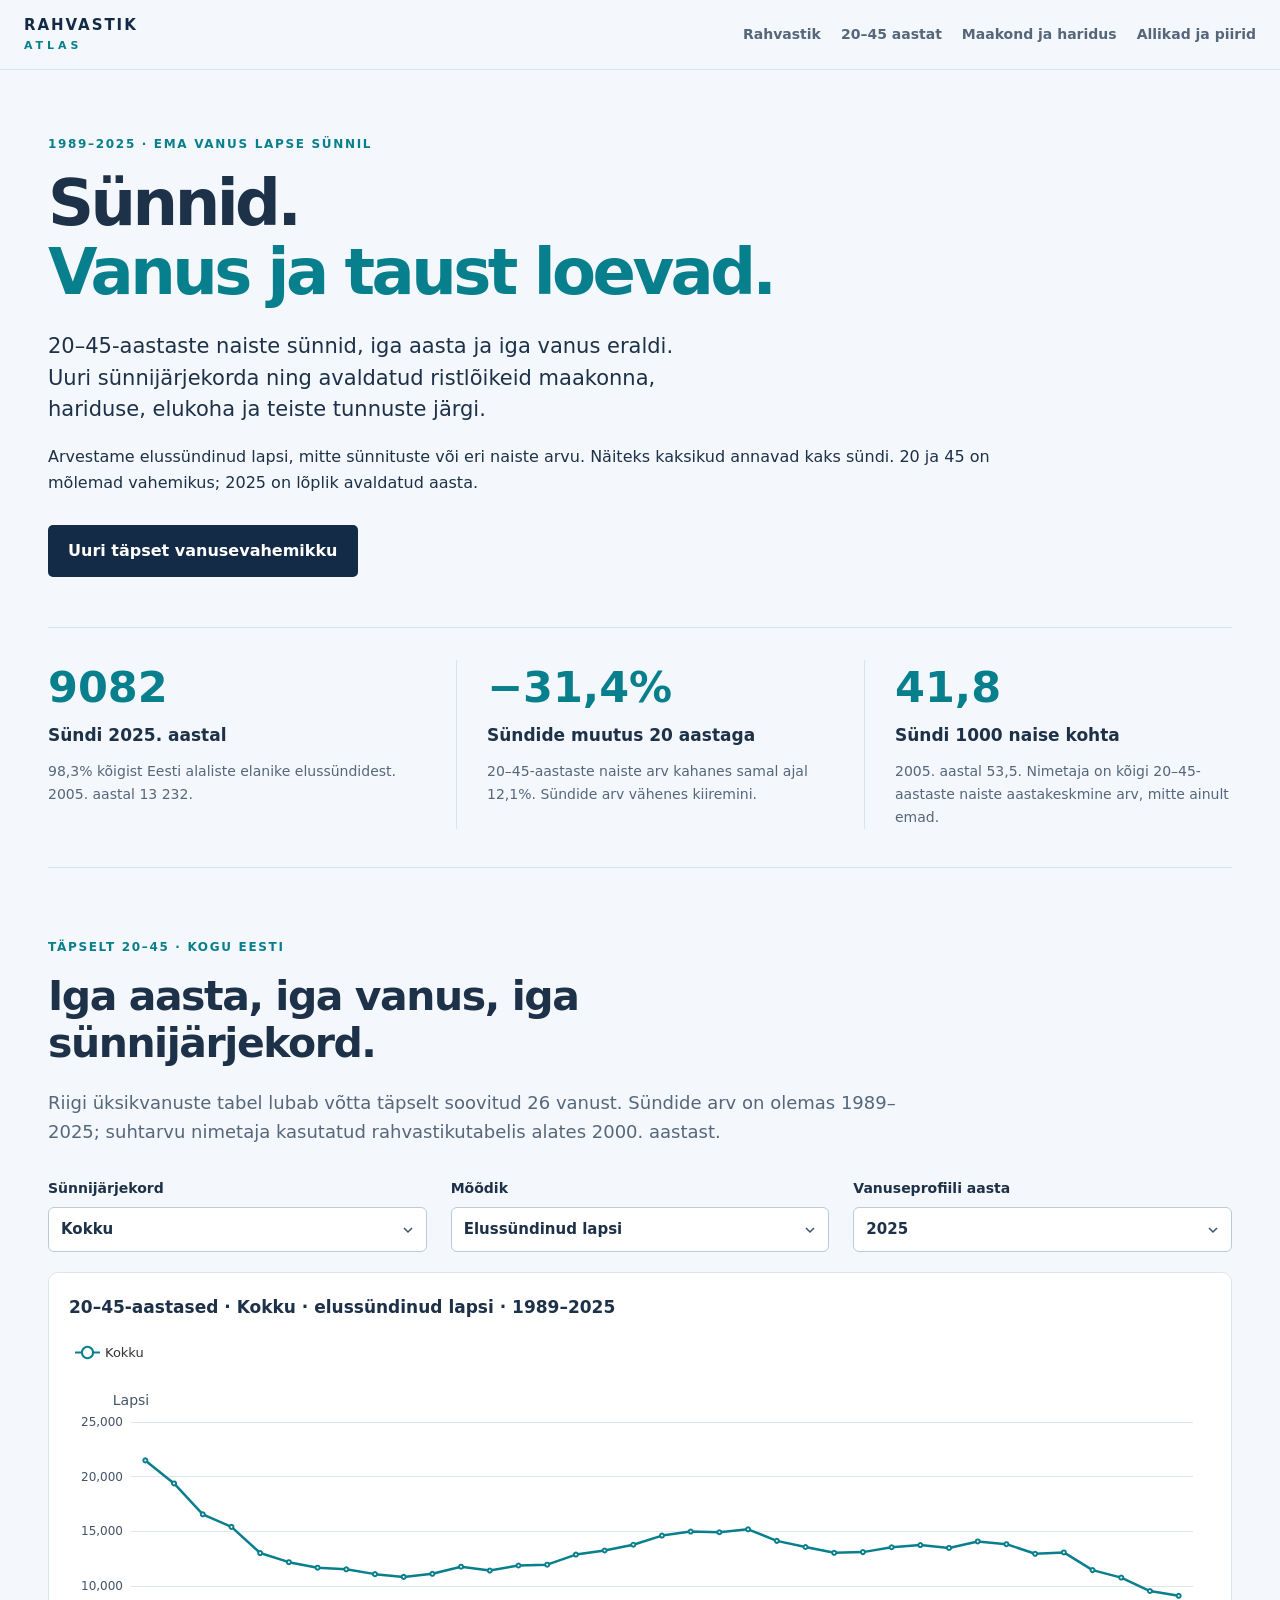
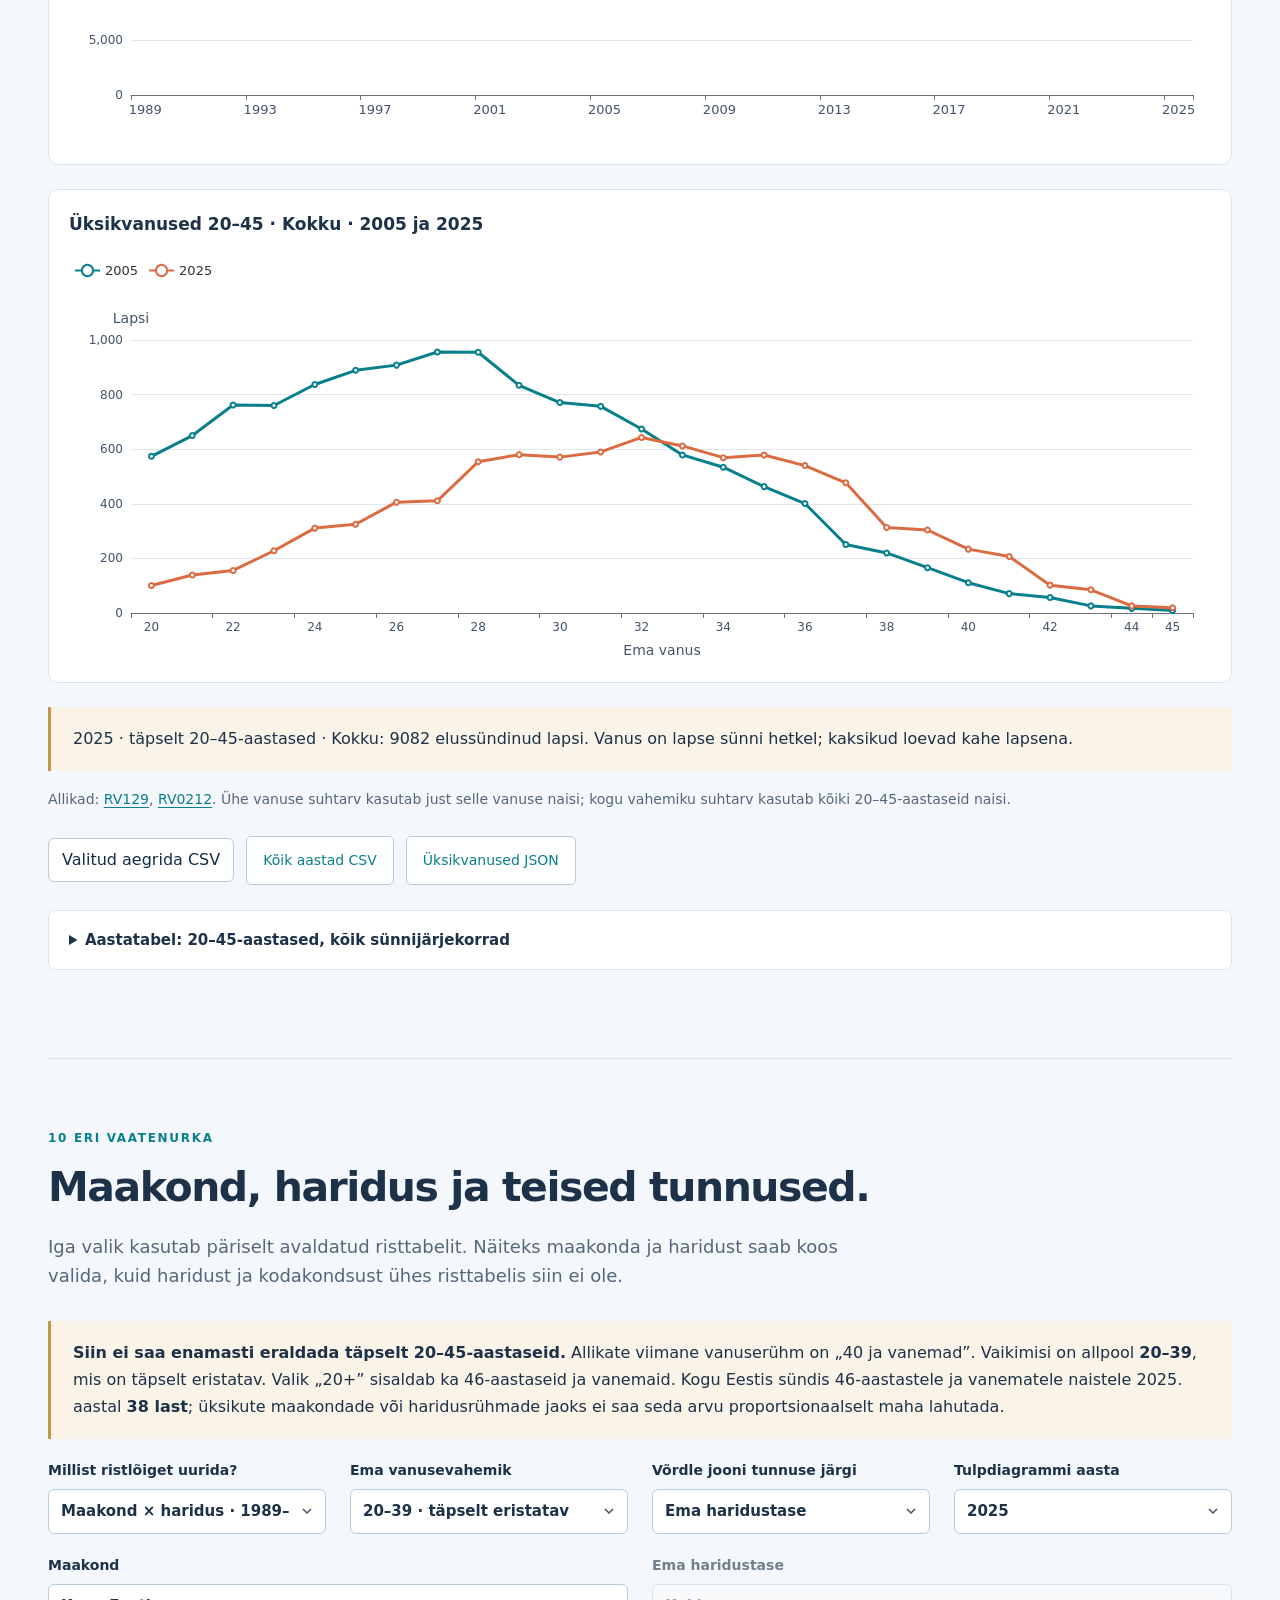
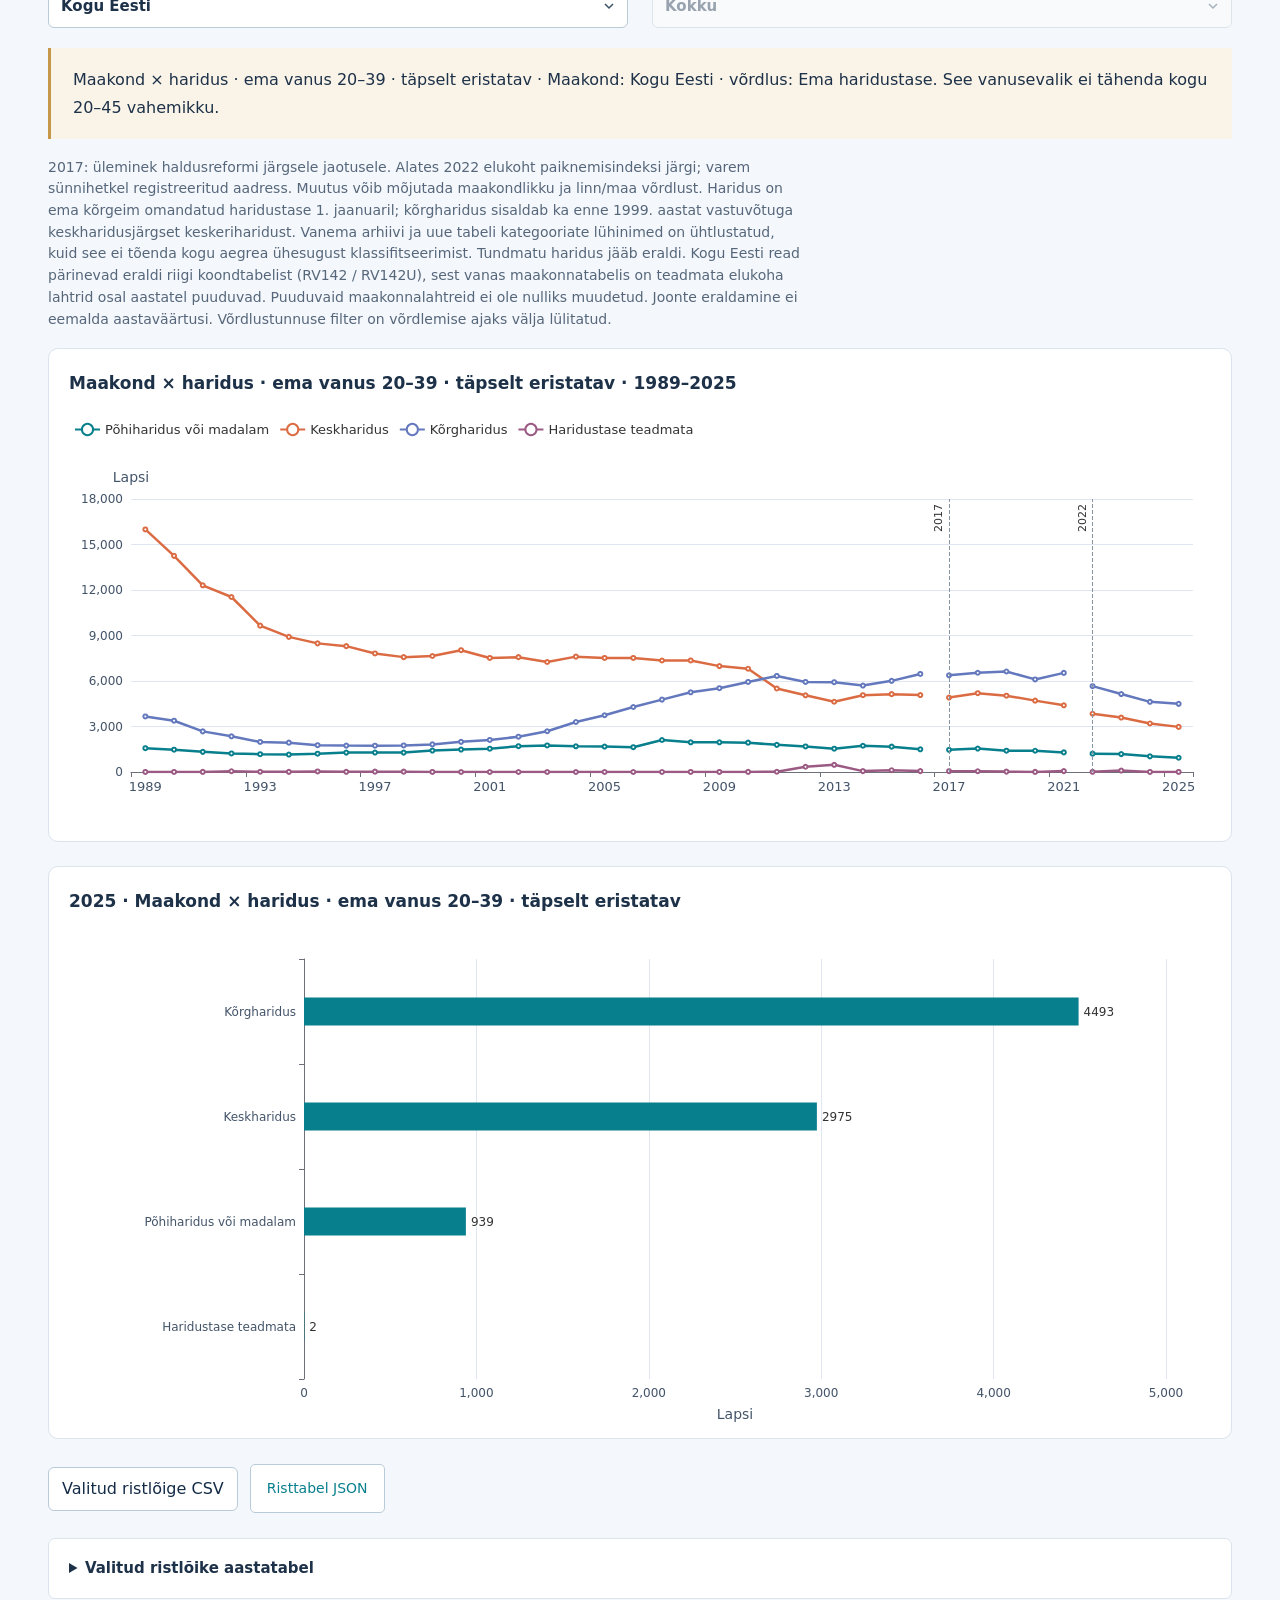
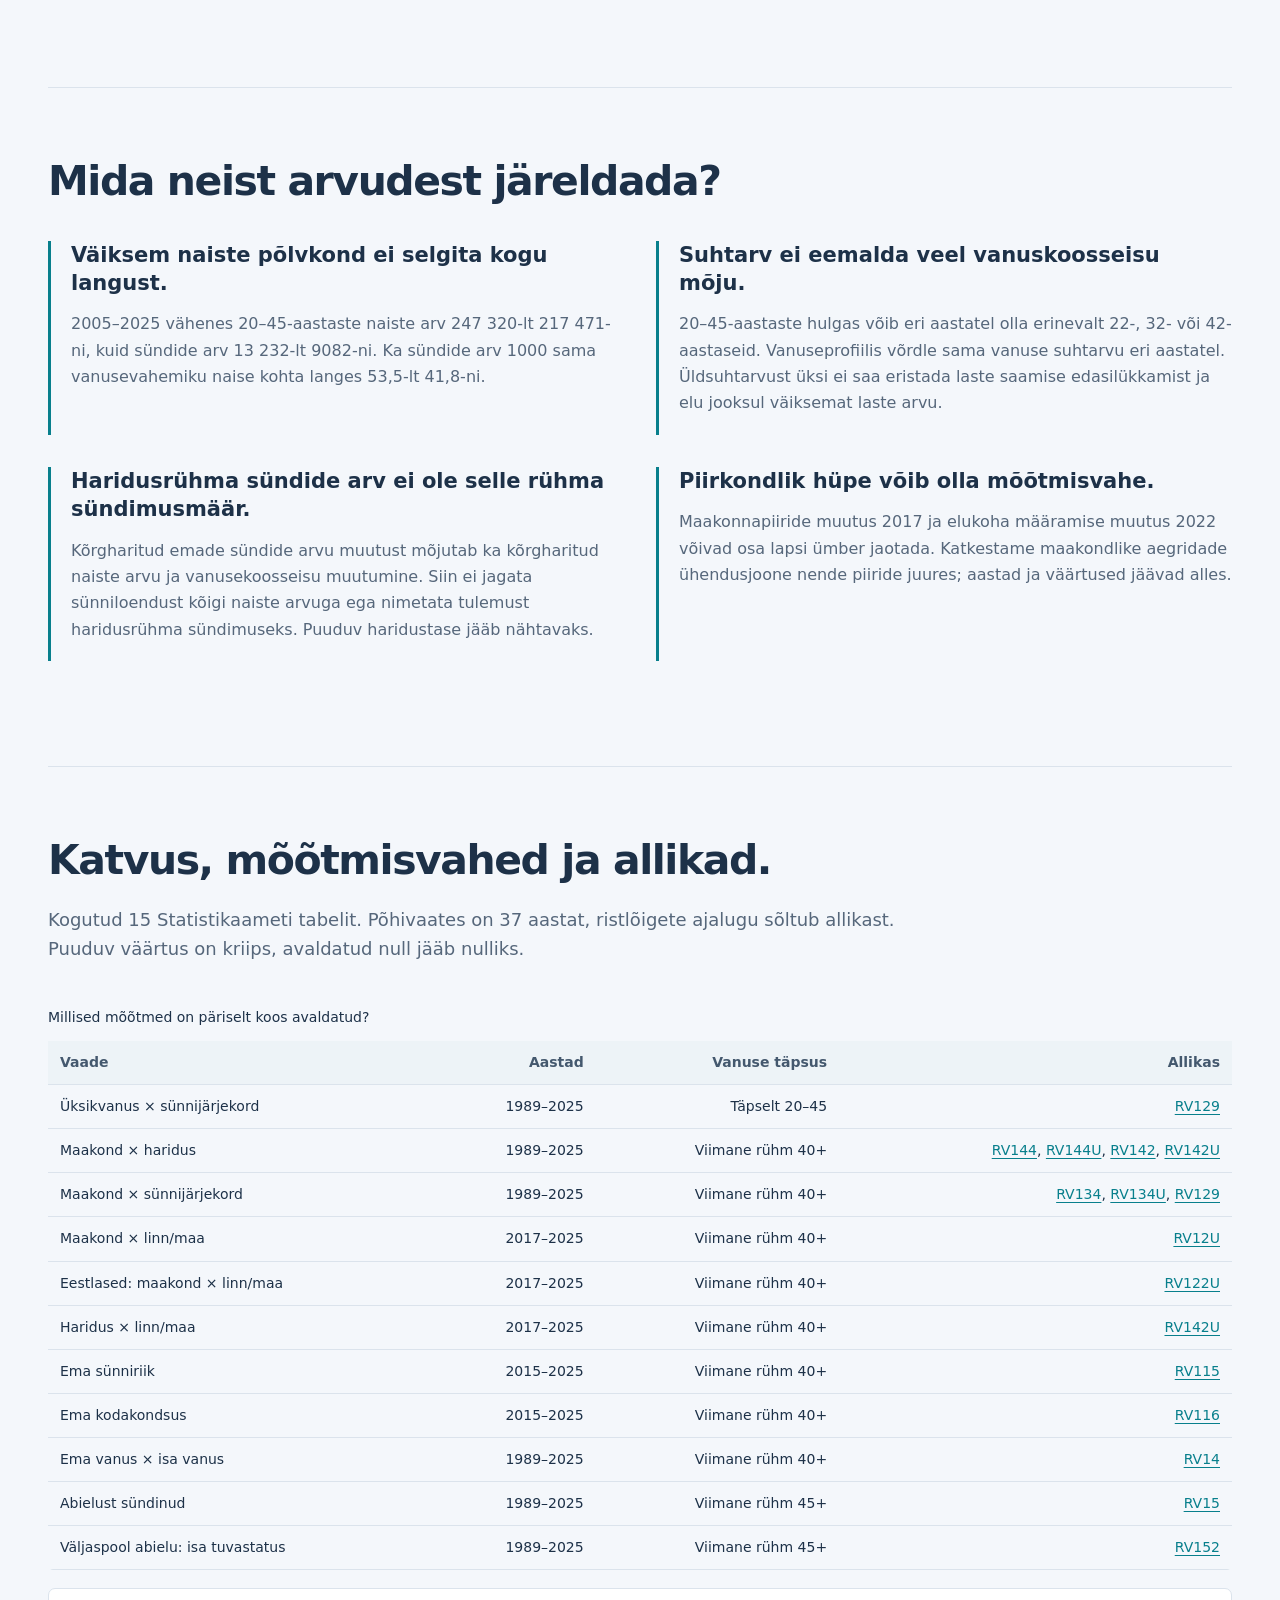
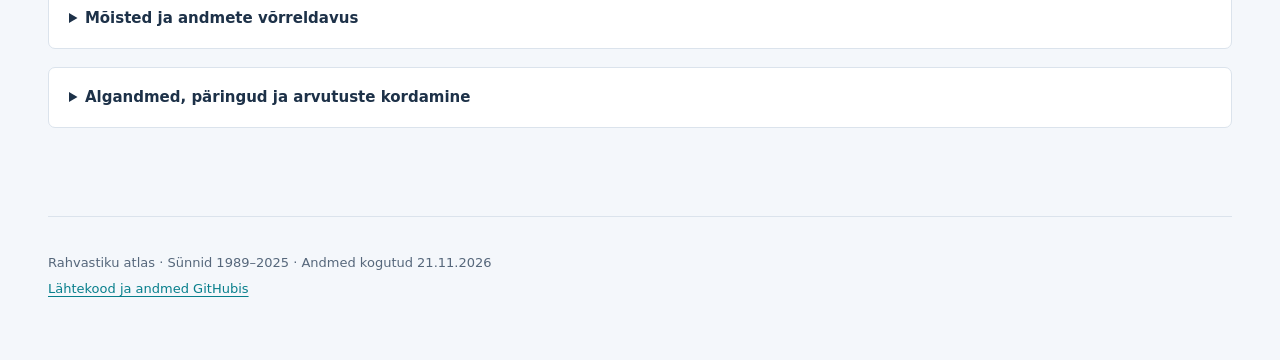
==== births.html @ 2ac5594f "Add births explorer for mothers aged 20–45 through 2025" ====
<!doctype html><html lang="et"><head><meta charset="utf-8"><meta name="viewport" content="width=device-width,initial-scale=1"><meta name="theme-color" content="#132b46"><meta name="description" content="Sünnid 20–45-aastastele naistele 1989–2025. Täpne vanus, sünnijärjekord, maakond, haridus, linn ja maa, kodakondsus ning sünniriik. Statistikaameti andmed ja mõõtmispiirid."><title>Sünnid ja emade vanus · Rahvastiku atlas</title><link rel="stylesheet" href="style.css"><link rel="stylesheet" href="births.css?v=1"><script defer src="vendor/echarts.min.js"></script><script type="module" src="births.js?v=1"></script></head><body>
<a class="skip" href="#main">Põhisisu juurde</a><header class="top"><a class="brand" href="index.html">RAHVASTIK<span>ATLAS</span></a><nav aria-label="Peamine"><a href="index.html">Rahvastik</a><a href="#tapne">20–45 aastat</a><a href="#ristloiked">Maakond ja haridus</a><a href="#meetod">Allikad ja piirid</a></nav></header>
<main id="main"><section class="births-hero"><p class="eyebrow">1989–2025 · EMA VANUS LAPSE SÜNNIL</p><h1>Sünnid.<br><em>Vanus ja taust loevad.</em></h1><p class="lead">20–45-aastaste naiste sünnid, iga aasta ja iga vanus eraldi. Uuri sünnijärjekorda ning avaldatud ristlõikeid maakonna, hariduse, elukoha ja teiste tunnuste järgi.</p><p>Arvestame elussündinud lapsi, mitte sünnituste või eri naiste arvu. Näiteks kaksikud annavad kaks sündi. 20 ja 45 on mõlemad vahemikus; 2025 on lõplik avaldatud aasta.</p><a class="primary" href="#tapne">Uuri täpset vanusevahemikku</a></section>
<section class="takeaways" aria-label="20–45-aastased emad, 2025"><article><span class="stat">9082</span><h2>Sündi 2025. aastal</h2><p>98,3% kõigist Eesti alaliste elanike elussündidest. 2005. aastal 13 232.</p></article><article><span class="stat">−31,4%</span><h2>Sündide muutus 20 aastaga</h2><p>20–45-aastaste naiste arv kahanes samal ajal 12,1%. Sündide arv vähenes kiiremini.</p></article><article><span class="stat">41,8</span><h2>Sündi 1000 naise kohta</h2><p>2005. aastal 53,5. Nimetaja on kõigi 20–45-aastaste naiste aastakeskmine arv, mitte ainult emad.</p></article></section>
<section class="section" id="tapne"><div class="section-heading"><p class="eyebrow">TÄPSELT 20–45 · KOGU EESTI</p><h2>Iga aasta, iga vanus, iga sünnijärjekord.</h2><p>Riigi üksikvanuste tabel lubab võtta täpselt soovitud 26 vanust. Sündide arv on olemas 1989–2025; suhtarvu nimetaja kasutatud rahvastikutabelis alates 2000. aastast.</p></div>
<div class="controls"><label>Sünnijärjekord<select id="birth-parity"><option value="0">Kokku</option><option value="1">1. laps</option><option value="2">2. laps</option><option value="3">3. laps</option><option value="4">4. laps</option><option value="5">5. laps</option><option value="6">6. laps</option><option value="7">7. laps</option><option value="8">8. laps</option><option value="9">9. laps</option><option value="10">10. laps ja järgmised</option><option value="11">Sünnijärjekord teadmata</option></select></label><label>Mõõdik<select id="birth-metric"><option value="count">Elussündinud lapsi</option><option value="rate">Sünde 1000 sama vanuse naise kohta</option></select></label><label>Vanuseprofiili aasta<select id="birth-year"><option>2025</option><option>2024</option><option>2023</option><option>2022</option><option>2021</option><option>2020</option><option>2019</option><option>2018</option><option>2017</option><option>2016</option><option>2015</option><option>2014</option><option>2013</option><option>2012</option><option>2011</option><option>2010</option><option>2009</option><option>2008</option><option>2007</option><option>2006</option><option>2005</option><option>2004</option><option>2003</option><option>2002</option><option>2001</option><option>2000</option><option>1999</option><option>1998</option><option>1997</option><option>1996</option><option>1995</option><option>1994</option><option>1993</option><option>1992</option><option>1991</option><option>1990</option><option>1989</option></select></label></div>
<p id="birth-status" role="status" class="load-status">Laadin vanuseandmeid… Aastatabel on juba allpool loetav.</p>
<figure class="chart-card"><figcaption id="birth-trend-title">20–45-aastastele naistele sündinud lapsed · 1989–2025</figcaption><div class="chart" id="birth-trend" role="img" aria-labelledby="birth-trend-title"></div></figure>
<figure class="chart-card"><figcaption id="birth-profile-title">Üksikvanused 20–45 · valitud aasta ja 2005. aasta võrdlus</figcaption><div class="chart" id="birth-profile" role="img" aria-labelledby="birth-profile-title"></div></figure>
<p id="exact-context" class="notice">Sünnid 20–45-aastastele emadele; mõlemad piirvanused on kaasatud.</p>
<p class="source">Allikad: <a href="https://andmed.stat.ee/et/stat/RV129">RV129</a>, <a href="https://andmed.stat.ee/et/stat/RV0212">RV0212</a>. Ühe vanuse suhtarv kasutab just selle vanuse naisi; kogu vahemiku suhtarv kasutab kõiki 20–45-aastaseid naisi.</p>
<div class="downloads"><button id="exact-csv" type="button" disabled>Valitud aegrida CSV</button><a href="data/births/annual.csv" download>Kõik aastad CSV</a><a href="data/births/exact.json" download>Üksikvanused JSON</a></div>
<details><summary>Aastatabel: 20–45-aastased, kõik sünnijärjekorrad</summary><div class="table-wrap" tabindex="0" role="region" aria-label="Kõik aastad 1989–2025"><table><caption>Alati kõik sünnijärjekorrad; tabel ei muutu ülal oleva valikuga.</caption><thead><tr><th>Aasta</th><th>Elussündinud</th><th>Naisi, aastakeskmine</th><th>Sünde 1000 naise kohta</th></tr></thead><tbody><tr><th scope="row">1989</th><td>21 483</td><td>—</td><td>—</td></tr><tr><th scope="row">1990</th><td>19 375</td><td>—</td><td>—</td></tr><tr><th scope="row">1991</th><td>16 549</td><td>—</td><td>—</td></tr><tr><th scope="row">1992</th><td>15 397</td><td>—</td><td>—</td></tr><tr><th scope="row">1993</th><td>13 001</td><td>—</td><td>—</td></tr><tr><th scope="row">1994</th><td>12 164</td><td>—</td><td>—</td></tr><tr><th scope="row">1995</th><td>11 656</td><td>—</td><td>—</td></tr><tr><th scope="row">1996</th><td>11 510</td><td>—</td><td>—</td></tr><tr><th scope="row">1997</th><td>11 068</td><td>—</td><td>—</td></tr><tr><th scope="row">1998</th><td>10 815</td><td>—</td><td>—</td></tr><tr><th scope="row">1999</th><td>11 096</td><td>—</td><td>—</td></tr><tr><th scope="row">2000</th><td>11 752</td><td>256 965</td><td>45,7</td></tr><tr><th scope="row">2001</th><td>11 397</td><td>254 780</td><td>44,7</td></tr><tr><th scope="row">2002</th><td>11 858</td><td>252 800</td><td>46,9</td></tr><tr><th scope="row">2003</th><td>11 936</td><td>251 145</td><td>47,5</td></tr><tr><th scope="row">2004</th><td>12 859</td><td>249 510</td><td>51,5</td></tr><tr><th scope="row">2005</th><td>13 232</td><td>247 320</td><td>53,5</td></tr><tr><th scope="row">2006</th><td>13 761</td><td>244 555</td><td>56,3</td></tr><tr><th scope="row">2007</th><td>14 598</td><td>242 360</td><td>60,2</td></tr><tr><th scope="row">2008</th><td>14 969</td><td>241 155</td><td>62,1</td></tr><tr><th scope="row">2009</th><td>14 904</td><td>240 470</td><td>62,0</td></tr><tr><th scope="row">2010</th><td>15 170</td><td>239 410</td><td>63,4</td></tr><tr><th scope="row">2011</th><td>14 116</td><td>237 446</td><td>59,4</td></tr><tr><th scope="row">2012</th><td>13 552</td><td>235 323</td><td>57,6</td></tr><tr><th scope="row">2013</th><td>13 024</td><td>232 971</td><td>55,9</td></tr><tr><th scope="row">2014</th><td>13 084</td><td>230 187</td><td>56,8</td></tr><tr><th scope="row">2015</th><td>13 530</td><td>228 056</td><td>59,3</td></tr><tr><th scope="row">2016</th><td>13 732</td><td>225 640</td><td>60,9</td></tr><tr><th scope="row">2017</th><td>13 470</td><td>222 542</td><td>60,5</td></tr><tr><th scope="row">2018</th><td>14 060</td><td>219 961</td><td>63,9</td></tr><tr><th scope="row">2019</th><td>13 813</td><td>217 599</td><td>63,5</td></tr><tr><th scope="row">2020</th><td>12 930</td><td>215 126</td><td>60,1</td></tr><tr><th scope="row">2021</th><td>13 058</td><td>213 015</td><td>61,3</td></tr><tr><th scope="row">2022</th><td>11 436</td><td>216 470</td><td>52,8</td></tr><tr><th scope="row">2023</th><td>10 752</td><td>221 204</td><td>48,6</td></tr><tr><th scope="row">2024</th><td>9522</td><td>220 457</td><td>43,2</td></tr><tr><th scope="row">2025</th><td>9082</td><td>217 471</td><td>41,8</td></tr></tbody></table></div></details></section>
<section class="section" id="ristloiked"><div class="section-heading"><p class="eyebrow">10 ERI VAATENURKA</p><h2>Maakond, haridus ja teised tunnused.</h2><p>Iga valik kasutab päriselt avaldatud risttabelit. Näiteks maakonda ja haridust saab koos valida, kuid haridust ja kodakondsust ühes risttabelis siin ei ole.</p></div>
<p class="notice"><b>Siin ei saa enamasti eraldada täpselt 20–45-aastaseid.</b> Allikate viimane vanuserühm on „40 ja vanemad”. Vaikimisi on allpool <b>20–39</b>, mis on täpselt eristatav. Valik „20+” sisaldab ka 46-aastaseid ja vanemaid. Kogu Eestis sündis 46-aastastele ja vanematele naistele 2025. aastal <b>38 last</b>; üksikute maakondade või haridusrühmade jaoks ei saa seda arvu proportsionaalselt maha lahutada.</p>
<div class="controls"><label>Millist ristlõiget uurida?<select id="cube-source"><option value="education">Maakond × haridus · 1989–2025</option><option value="order">Maakond × sünnijärjekord · 1989–2025</option><option value="settlement">Maakond × linn/maa · 2017–2025</option><option value="estonian">Eestlased: maakond × linn/maa · 2017–2025</option><option value="education-settlement">Haridus × linn/maa · 2017–2025</option><option value="origin">Ema sünniriik · 2015–2025</option><option value="citizenship">Ema kodakondsus · 2015–2025</option><option value="father">Ema vanus × isa vanus · 1989–2025</option><option value="married">Abielust sündinud · 1989–2025</option><option value="unmarried">Väljaspool abielu: isa tuvastatus · 1989–2025</option></select></label><label>Ema vanusevahemik<select id="cube-age"><option value="20-39">20–39 · täpselt eristatav</option></select></label><label>Võrdle jooni tunnuse järgi<select id="cube-compare"><option value="">Üks valitud rühm</option></select></label><label>Tulpdiagrammi aasta<select id="cube-year"><option>2025</option></select></label></div>
<div id="cube-filters" class="controls"></div><p id="cube-status" class="load-status" role="status">Laadin esimese ristlõike…</p><p id="cube-context" class="notice" aria-live="polite">Maakond × haridus · 20–39-aastased · kogu Eesti.</p><p id="cube-method" class="small"></p>
<figure class="chart-card"><figcaption id="cube-trend-title">Valitud ristlõike elussünnid aastate kaupa</figcaption><div class="chart" id="cube-trend" role="img" aria-labelledby="cube-trend-title"></div></figure><figure class="chart-card"><figcaption id="cube-bars-title">Valitud ristlõike elussünnid valitud aastal</figcaption><div class="chart" id="cube-bars" role="img" aria-labelledby="cube-bars-title"></div></figure>
<div class="downloads"><button id="cube-csv" type="button" disabled>Valitud ristlõige CSV</button><a id="cube-json" href="data/births/education.json" download>Risttabel JSON</a></div><details><summary>Valitud ristlõike aastatabel</summary><div id="cube-table" class="table-wrap" tabindex="0" role="region" aria-label="Valitud ristlõike tabel"></div></details>
<noscript><p class="notice">Ristlõigete valikud ja graafikud vajavad JavaScripti. Kõik allikad ning täpse vanusevahemiku aastatabel on ka ilma selleta loetavad.</p></noscript></section>
<section class="section"><div class="section-heading"><h2>Mida neist arvudest järeldada?</h2></div><div class="conclusion-grid"><article><h3>Väiksem naiste põlvkond ei selgita kogu langust.</h3><p>2005–2025 vähenes 20–45-aastaste naiste arv 247 320-lt 217 471-ni, kuid sündide arv 13 232-lt 9082-ni. Ka sündide arv 1000 sama vanusevahemiku naise kohta langes 53,5-lt 41,8-ni.</p></article><article><h3>Suhtarv ei eemalda veel vanuskoosseisu mõju.</h3><p>20–45-aastaste hulgas võib eri aastatel olla erinevalt 22-, 32- või 42-aastaseid. Vanuseprofiilis võrdle sama vanuse suhtarvu eri aastatel. Üldsuhtarvust üksi ei saa eristada laste saamise edasilükkamist ja elu jooksul väiksemat laste arvu.</p></article><article><h3>Haridusrühma sündide arv ei ole selle rühma sündimusmäär.</h3><p>Kõrgharitud emade sündide arvu muutust mõjutab ka kõrgharitud naiste arvu ja vanusekoosseisu muutumine. Siin ei jagata sünniloendust kõigi naiste arvuga ega nimetata tulemust haridusrühma sündimuseks. Puuduv haridustase jääb nähtavaks.</p></article><article><h3>Piirkondlik hüpe võib olla mõõtmisvahe.</h3><p>Maakonnapiiride muutus 2017 ja elukoha määramise muutus 2022 võivad osa lapsi ümber jaotada. Katkestame maakondlike aegridade ühendusjoone nende piiride juures; aastad ja väärtused jäävad alles.</p></article></div></section>
<section class="section" id="meetod"><div class="section-heading"><h2>Katvus, mõõtmisvahed ja allikad.</h2><p>Kogutud 15 Statistikaameti tabelit. Põhivaates on 37 aastat, ristlõigete ajalugu sõltub allikast. Puuduv väärtus on kriips, avaldatud null jääb nulliks.</p></div>
<div class="table-wrap" tabindex="0"><table><caption>Millised mõõtmed on päriselt koos avaldatud?</caption><thead><tr><th>Vaade</th><th>Aastad</th><th>Vanuse täpsus</th><th>Allikas</th></tr></thead><tbody><tr><td>Üksikvanus × sünnijärjekord</td><td>1989–2025</td><td>Täpselt 20–45</td><td><a href="https://andmed.stat.ee/et/stat/RV129">RV129</a></td></tr><tr><td>Maakond × haridus</td><td>1989–2025</td><td>Viimane rühm 40+</td><td><a href="https://andmed.stat.ee/et/stat/RV144">RV144</a>, <a href="https://andmed.stat.ee/et/stat/RV144U">RV144U</a>, <a href="https://andmed.stat.ee/et/stat/RV142">RV142</a>, <a href="https://andmed.stat.ee/et/stat/RV142U">RV142U</a></td></tr><tr><td>Maakond × sünnijärjekord</td><td>1989–2025</td><td>Viimane rühm 40+</td><td><a href="https://andmed.stat.ee/et/stat/RV134">RV134</a>, <a href="https://andmed.stat.ee/et/stat/RV134U">RV134U</a>, <a href="https://andmed.stat.ee/et/stat/RV129">RV129</a></td></tr><tr><td>Maakond × linn/maa</td><td>2017–2025</td><td>Viimane rühm 40+</td><td><a href="https://andmed.stat.ee/et/stat/RV12U">RV12U</a></td></tr><tr><td>Eestlased: maakond × linn/maa</td><td>2017–2025</td><td>Viimane rühm 40+</td><td><a href="https://andmed.stat.ee/et/stat/RV122U">RV122U</a></td></tr><tr><td>Haridus × linn/maa</td><td>2017–2025</td><td>Viimane rühm 40+</td><td><a href="https://andmed.stat.ee/et/stat/RV142U">RV142U</a></td></tr><tr><td>Ema sünniriik</td><td>2015–2025</td><td>Viimane rühm 40+</td><td><a href="https://andmed.stat.ee/et/stat/RV115">RV115</a></td></tr><tr><td>Ema kodakondsus</td><td>2015–2025</td><td>Viimane rühm 40+</td><td><a href="https://andmed.stat.ee/et/stat/RV116">RV116</a></td></tr><tr><td>Ema vanus × isa vanus</td><td>1989–2025</td><td>Viimane rühm 40+</td><td><a href="https://andmed.stat.ee/et/stat/RV14">RV14</a></td></tr><tr><td>Abielust sündinud</td><td>1989–2025</td><td>Viimane rühm 45+</td><td><a href="https://andmed.stat.ee/et/stat/RV15">RV15</a></td></tr><tr><td>Väljaspool abielu: isa tuvastatus</td><td>1989–2025</td><td>Viimane rühm 45+</td><td><a href="https://andmed.stat.ee/et/stat/RV152">RV152</a></td></tr></tbody></table></div>
<details><summary>Mõisted ja andmete võrreldavus</summary><ul><li><b>Katvus:</b> Eesti alaliste elanike elussünnid, sealhulgas välismaal toimunud sündmused. TAI Eestis toimunud sündide statistikal on teine katvus.</li><li><b>Vanus:</b> ema täisaastates vanus lapse sünnil. See ei ole sünniaastakohort ega naise laste arv elu jooksul.</li><li><b>Haridus:</b> kõrgeim omandatud tase 1. jaanuaril. Kõrghariduse alla kuulub ka keskharidusjärgne keskeriharidus, kuhu Eestis võeti vastu kuni 1999. aastani. Arhiivi ja uue tabeli kolme taseme lühinimed on ühtlustatud; kategooriate täielikku ajaloolist samaväärsust ei eeldata.</li><li><b>2017:</b> vana ja uus maakonnatabel on ühendatud aastate järgi; varasemaid maakonnapiire ei ole tagantjärele ümber arvutatud. Riigi haridus- ja sünnijärjekorra read tulevad eraldi riigi koondtabelist: vanema maakonnatabeli teadmata elukoht on osal aastatel puudu. Puuduvat väärtust ei loeta nulliks.</li><li><b>2022:</b> sünnihetke registriaadress asendus paiknemisindeksil põhineva elukohaga. Joon on katkestatud, mitte aastaväärtus eemaldatud.</li><li><b>Rahvus:</b> RV122U „eestlased” on rahvusmääratlus, mitte kodakondsuse või sünniriigi filter. 2023–2025 rahvuse andmeid korrigeeriti 26.05.2026.</li><li><b>Rahvastiku nimetaja:</b> RV0212 aastakeskmine naiste arv. Vanemad rahvastikuhinnangud ja alates 2016 residentsusindeksil põhinev arvestus ei ole täiesti ühesuguse metoodikaga. Suhtarvu joonel märgime 2016 piiri.</li><li><b>Leitud kogusummade erinevus:</b> 20–39-aastaste abielust ja väljaspool abielu sündide summa (RV15 + RV152) jääb RV129 üksikvanuste summast väiksemaks: 2014. aastal 3 lapse võrra; 2015. aastal 14 lapse võrra. Erinevuse põhjus ei selgu kasutatud tabelitest. Algväärtused on säilitatud; neid ei ole sunnitud võrdseks.</li><li><b>Piiratud ajakohasus:</b> ema sotsiaal-majandusliku seisundi maakonnatabel RV148U lõpeb 2017. aastaga; selle põhjal ei saa teha 2025. aastani ulatuvat tööseisundi graafikut.</li><li><b>Ei ole ühist kõigi tunnuste tabelit:</b> haridus, rahvus, sünniriik ja kodakondsus ei ole siin korraga ristatud. Alamkategooriaid ei liideta uuesti nende ülemkategooriale; Tallinn kuulub Harjumaa sisse.</li></ul></details>
<details><summary>Algandmed, päringud ja arvutuste kordamine</summary><p>Kõik teisendused on tehtud JavaScriptis. Ristlõiked laaditakse ükshaaval; riigi põhiandmete laadimine ei oota suuri algtabeleid. Graafikud kasutavad SVG-d, sama sisu saab lugeda tabelist või CSV-failist.</p><div class="downloads"><a href="data/births/sources.json" download>Allikad ja SHA-256 kontrollsummad</a><a href="data/reproduce.ndjson.gz" download>Algandmed ja Node.js arvutuskood</a></div><p class="source"><a href="https://andmed.stat.ee/et/stat/RV129">RV129: ELUSSÜNDINUD EMA VANUSE JA SÜNNIJÄRJEKORRA JÄRGI</a><br><a href="data/births/RV129.json">Algandmed</a> · <a href="data/births/RV129.meta.json">Muutujad</a> · <a href="data/births/RV129.query.json">API päring</a></p><p class="source"><a href="https://andmed.stat.ee/et/stat/RV0212">RV0212: RAHVASTIK AASTA ALGUSES JA AASTAKESKMINE RAHVAARV SOO JA VANUSE JÄRGI</a><br><a href="data/births/RV0212.json">Algandmed</a> · <a href="data/births/RV0212.meta.json">Muutujad</a> · <a href="data/births/RV0212.query.json">API päring</a></p><p class="source"><a href="https://andmed.stat.ee/et/stat/RV144">RV144: ELUSSÜNDINUD EMA VANUSE, HARIDUSTASEME JA MAAKONNA JÄRGI (1989–2016)</a><br><a href="data/births/RV144.json">Algandmed</a> · <a href="data/births/RV144.meta.json">Muutujad</a> · <a href="data/births/RV144.query.json">API päring</a></p><p class="source"><a href="https://andmed.stat.ee/et/stat/RV144U">RV144U: ELUSSÜNDINUD EMA VANUSE, HARIDUSTASEME JA MAAKONNA JÄRGI</a><br><a href="data/births/RV144U.json">Algandmed</a> · <a href="data/births/RV144U.meta.json">Muutujad</a> · <a href="data/births/RV144U.query.json">API päring</a></p><p class="source"><a href="https://andmed.stat.ee/et/stat/RV142">RV142: ELUSSÜNDINUD EMA VANUSE, HARIDUSTASEME JA ASUSTUSÜKSUSE LIIGI JÄRGI (1989–2016)</a><br><a href="data/births/RV142.json">Algandmed</a> · <a href="data/births/RV142.meta.json">Muutujad</a> · <a href="data/births/RV142.query.json">API päring</a></p><p class="source"><a href="https://andmed.stat.ee/et/stat/RV134">RV134: ELUSSÜNDINUD SÜNNIJÄRJEKORRA, EMA VANUSE JA MAAKONNA JÄRGI (1989–2016)</a><br><a href="data/births/RV134.json">Algandmed</a> · <a href="data/births/RV134.meta.json">Muutujad</a> · <a href="data/births/RV134.query.json">API päring</a></p><p class="source"><a href="https://andmed.stat.ee/et/stat/RV134U">RV134U: ELUSSÜNDINUD SÜNNIJÄRJEKORRA, EMA VANUSE JA MAAKONNA JÄRGI</a><br><a href="data/births/RV134U.json">Algandmed</a> · <a href="data/births/RV134U.meta.json">Muutujad</a> · <a href="data/births/RV134U.query.json">API päring</a></p><p class="source"><a href="https://andmed.stat.ee/et/stat/RV12U">RV12U: ELUSSÜNDINUD EMA VANUSE, MAAKONNA JA ASUSTUSÜKSUSE LIIGI JÄRGI</a><br><a href="data/births/RV12U.json">Algandmed</a> · <a href="data/births/RV12U.meta.json">Muutujad</a> · <a href="data/births/RV12U.query.json">API päring</a></p><p class="source"><a href="https://andmed.stat.ee/et/stat/RV122U">RV122U: ELUSSÜNDINUD EMA VANUSE, MAAKONNA JA ASUSTUSÜKSUSE LIIGI JÄRGI. EESTLASED</a><br><a href="data/births/RV122U.json">Algandmed</a> · <a href="data/births/RV122U.meta.json">Muutujad</a> · <a href="data/births/RV122U.query.json">API päring</a></p><p class="source"><a href="https://andmed.stat.ee/et/stat/RV142U">RV142U: ELUSSÜNDINUD EMA VANUSE, HARIDUSTASEME JA ASUSTUSPIIRKONNA LIIGI JÄRGI</a><br><a href="data/births/RV142U.json">Algandmed</a> · <a href="data/births/RV142U.meta.json">Muutujad</a> · <a href="data/births/RV142U.query.json">API päring</a></p><p class="source"><a href="https://andmed.stat.ee/et/stat/RV115">RV115: ELUSSÜNDINUD EMA VANUSE JA SÜNNIRIIGI JÄRGI</a><br><a href="data/births/RV115.json">Algandmed</a> · <a href="data/births/RV115.meta.json">Muutujad</a> · <a href="data/births/RV115.query.json">API päring</a></p><p class="source"><a href="https://andmed.stat.ee/et/stat/RV116">RV116: ELUSSÜNDINUD EMA VANUSE JA KODAKONDSUSE JÄRGI</a><br><a href="data/births/RV116.json">Algandmed</a> · <a href="data/births/RV116.meta.json">Muutujad</a> · <a href="data/births/RV116.query.json">API päring</a></p><p class="source"><a href="https://andmed.stat.ee/et/stat/RV14">RV14: ELUSSÜNDINUD EMA JA ISA VANUSE JÄRGI</a><br><a href="data/births/RV14.json">Algandmed</a> · <a href="data/births/RV14.meta.json">Muutujad</a> · <a href="data/births/RV14.query.json">API päring</a></p><p class="source"><a href="https://andmed.stat.ee/et/stat/RV15">RV15: ABIELUST ELUSSÜNDINUD EMA VANUSERÜHMA JÄRGI</a><br><a href="data/births/RV15.json">Algandmed</a> · <a href="data/births/RV15.meta.json">Muutujad</a> · <a href="data/births/RV15.query.json">API päring</a></p><p class="source"><a href="https://andmed.stat.ee/et/stat/RV152">RV152: VÄLJASPOOL ABIELU ELUSSÜNDINUD ISA TUVASTATUSE JA EMA VANUSE JÄRGI</a><br><a href="data/births/RV152.json">Algandmed</a> · <a href="data/births/RV152.meta.json">Muutujad</a> · <a href="data/births/RV152.query.json">API päring</a></p></details></section></main><footer><p>Rahvastiku atlas · Sünnid 1989–2025 · Andmed kogutud 21.11.2026</p><a href="https://github.com/iiton/eesti-rahvastik">Lähtekood ja andmed GitHubis</a></footer></body></html>
---- style.css ----
:root{--navy:#132b46;--ink:#1d3148;--muted:#56677b;--teal:#087f8c;--coral:#db6b42;--line:#dbe3ec;--paper:#f4f7fb;--white:#fff}*{box-sizing:border-box}html{scroll-behavior:smooth;scroll-padding-top:100px}body{margin:0;color:var(--ink);background:var(--paper);font-family:Inter,ui-sans-serif,system-ui,-apple-system,BlinkMacSystemFont,"Segoe UI",sans-serif;font-size:16px;line-height:1.65}a{color:var(--teal);text-underline-offset:3px}button,input,select{font:inherit}button,a,select,input{touch-action:manipulation}button,select{min-height:44px}button{border:1px solid #b9cad8;background:white;color:var(--navy);border-radius:6px;padding:8px 13px;cursor:pointer}button:hover{background:#e9f3f5}button:disabled{opacity:.45;cursor:default}a:focus-visible,button:focus-visible,select:focus-visible,input:focus-visible,summary:focus-visible{outline:3px solid #d28a35;outline-offset:3px}.skip{position:absolute;top:-80px;left:15px;background:white;padding:10px;z-index:100}.skip:focus{top:5px}.top{background:rgba(244,247,251,.97);border-bottom:1px solid var(--line);padding:16px max(24px,calc((100vw - 1240px)/2));display:flex;justify-content:space-between;gap:28px;align-items:center;position:sticky;top:0;z-index:20;backdrop-filter:blur(12px)}.brand{font-size:15px;font-weight:850;letter-spacing:.13em;text-decoration:none;color:var(--navy);line-height:1.25}.brand span{display:block;letter-spacing:.36em;font-size:11px;color:var(--teal);margin-top:4px}nav{display:flex;gap:20px;flex-wrap:wrap}nav a{font-size:14px;text-decoration:none;color:var(--muted);font-weight:600}nav a:hover{color:var(--teal)}main{max-width:1240px;margin:auto;padding:0 28px}.hero{display:grid;grid-template-columns:1.2fr 1fr;gap:70px;padding:80px 0 56px;align-items:center}.eyebrow{font-size:12px;letter-spacing:.14em;font-weight:750;color:var(--teal);margin:0 0 15px;text-transform:uppercase}h1{font-size:clamp(45px,5.5vw,76px);line-height:1.07;letter-spacing:-.055em;margin:0 0 25px;font-weight:780}h1 em{color:var(--teal);font-style:normal}h2{font-size:clamp(28px,3.2vw,42px);line-height:1.16;letter-spacing:-.035em;font-weight:740;margin:0 0 20px}h3{line-height:1.35;font-size:21px;margin:0 0 14px}p{margin:0 0 18px}.lead{font-size:21px;line-height:1.5;max-width:630px}.intro{color:var(--muted);max-width:620px}.primary{display:inline-block;background:var(--navy);color:white;text-decoration:none;padding:13px 20px;border-radius:5px;margin:10px 0 20px;font-weight:650}.meta,.small,.source{font-size:13px;color:var(--muted);line-height:1.55}.hero-visual{background:var(--navy);color:white;padding:35px 32px 24px;border-radius:15px;position:relative;overflow:hidden;box-shadow:0 16px 42px #112b4612}.hero-visual .eyebrow{color:#90d5d3}.hero-number{font-size:clamp(68px,8vw,112px);line-height:1.1;letter-spacing:-.06em;font-weight:750;font-variant-numeric:tabular-nums}.hero-visual strong{display:block;color:#f4b58c;font-size:17px;margin-top:6px}.hero-visual .small,.hero-visual .source,.hero-visual a{color:#b8cedb}.mini-chart{height:135px;margin-top:24px}.hero-bottom{display:flex;justify-content:space-between;font-size:12px;color:#b8cedb;margin:8px 0 20px}.takeaways{display:grid;grid-template-columns:repeat(3,1fr);padding:32px 0 38px;border-top:1px solid var(--line);border-bottom:1px solid var(--line);gap:40px}.takeaways article+article{border-left:1px solid var(--line);padding-left:30px}.stat{font-size:43px;font-weight:750;color:var(--teal);font-variant-numeric:tabular-nums;line-height:1.3}.takeaways h2{font-size:17px;letter-spacing:0;line-height:1.4;margin:8px 0 12px}.takeaways p{font-size:14px;color:var(--muted);margin:0}.section{padding:70px 0;border-bottom:1px solid var(--line)}.section-heading{max-width:850px;margin-bottom:30px}.section-heading p:not(.eyebrow){font-size:18px;color:var(--muted)}.controls{display:flex;flex-wrap:wrap;gap:15px 24px;align-items:flex-end;margin:20px 0}label{display:flex;flex-direction:column;gap:7px;font-size:14px;font-weight:650;color:var(--ink);min-width:0;max-width:100%}select{appearance:none;border:1px solid #b9cad8;border-radius:6px;background:#fff url("data:image/svg+xml,%3Csvg xmlns='http://www.w3.org/2000/svg' width='16' height='16'%3E%3Cpath d='m4 6 4 4 4-4' fill='none' stroke='%233b5267' stroke-width='1.5'/%3E%3C/svg%3E") no-repeat right 10px center;padding:9px 35px 9px 12px;max-width:100%;color:var(--ink);font-size:15px}input[type=range]{accent-color:var(--teal);width:280px;max-width:100%;min-height:38px}output{font-size:20px;font-variant-numeric:tabular-nums;color:var(--teal)}.grid2{display:grid;grid-template-columns:1fr 1fr;gap:22px}.chart-card{background:white;border:1px solid var(--line);border-radius:10px;padding:22px 20px 14px;margin:0 0 24px;min-width:0}.chart-card figcaption{font-size:17px;font-weight:680;line-height:1.4;margin-bottom:20px}.chart{height:365px;width:100%;min-width:0}#county-rank,#county-future-chart{height:470px}#pyramid-chart{height:420px}.chart-tools{display:flex;justify-content:flex-end;gap:12px;flex-wrap:wrap;margin-top:10px}.chart-tools button{font-size:12px;min-height:36px;border-color:transparent;background:#f4f7fa}.source{margin:12px 0 0}.chart-table,.table-wrap{max-width:100%;overflow:auto;border-radius:5px}.chart-table{max-height:450px;margin-top:15px}table{border-collapse:collapse;width:100%;font-size:13px;white-space:nowrap}th,td{text-align:right;padding:10px 12px;border-bottom:1px solid var(--line);font-variant-numeric:tabular-nums}th:first-child,td:first-child{text-align:left}th{font-size:12px;background:#edf3f7;color:#44586e;position:sticky;top:0}tr:hover td{background:#f6f9fb}.answer{padding:20px 24px;margin:22px 0;background:#e4f1f2;border-left:4px solid var(--teal);line-height:1.65}.notice{border-left:3px solid #c79749;background:#f9f3e8;padding:18px 22px;font-size:14px;line-height:1.7}.cohort-claim{background:var(--navy);padding:28px 32px;border-radius:10px;color:#e2edf5;max-width:950px}.cohort-claim strong{display:block;font-size:22px;color:white;margin-bottom:14px}.cohort-claim b{color:#a2e2d9}.cohort-claim p:last-child{margin:0}details{background:#fff;border:1px solid var(--line);border-radius:7px;padding:0 20px;margin:18px 0}summary{cursor:pointer;font-weight:650;padding:17px 0;font-size:15px}details>p,details>div,details>ul{margin-bottom:20px}details li{margin-bottom:10px}.source-entry{padding:20px 0;border-top:1px solid var(--line)}.source-entry h3{font-size:16px}.source-entry p{font-size:13px}.pipeline{background:var(--navy);border-radius:10px;padding:28px;color:white;margin:28px 0}.pipeline label,.pipeline output{color:#a2e2d9}.pipeline .small{color:#b8cedb}#pipeline-answer{display:grid;grid-template-columns:repeat(3,1fr);gap:20px;margin:20px 0}#pipeline-answer b{display:block;font-size:36px;letter-spacing:-.03em}#pipeline-answer span{display:block;font-size:14px;color:#c6dce7}.conclusion-grid{display:grid;grid-template-columns:1fr 1fr;gap:32px;margin:35px 0}.conclusion-grid article{padding-left:20px;border-left:3px solid var(--teal)}.conclusion-grid p{color:var(--muted);font-size:16px}.downloads{display:flex;flex-wrap:wrap;gap:12px;margin:25px 0}.downloads a{padding:12px 16px;border:1px solid #b9cad8;border-radius:5px;background:white;font-size:14px;text-decoration:none}.load-status{padding:16px;background:#e4f1f2}.load-status[hidden]{display:none}footer{max-width:1240px;margin:auto;padding:35px 28px 60px;font-size:13px;color:var(--muted)}footer p{margin-bottom:5px}#explorer-filters label{max-width:300px}#explorer-table{max-height:550px}
@media(max-width:900px){.top{padding:12px 22px;gap:20px}.brand{font-size:13px}nav{gap:8px 15px}nav a{font-size:13px}.hero{gap:35px;padding-top:45px}.grid2{grid-template-columns:1fr}.hero-number{font-size:78px}.hero-visual{padding:26px}.takeaways{gap:22px}.takeaways article+article{padding-left:20px}}
@media(max-width:600px){html{scroll-padding-top:120px}.top{align-items:flex-start;padding:12px 16px;gap:18px}.brand{font-size:11px;padding-top:4px}.brand span{font-size:9px}nav{gap:5px 12px;justify-content:flex-end;max-width:255px}nav a{font-size:12px;min-height:24px}main{padding:0 18px}.hero{grid-template-columns:1fr;padding:35px 0;gap:25px}h1{font-size:51px}.eyebrow{font-size:10px}.lead{font-size:18px}.hero-visual{padding:25px}.hero-number{font-size:84px}.takeaways{grid-template-columns:1fr;gap:24px;padding:28px 0}.takeaways article{display:grid;grid-template-columns:95px 1fr;column-gap:18px}.takeaways article+article{padding:0;border:0}.stat{font-size:33px;grid-row:1/3}.takeaways h2{font-size:16px;margin:0 0 8px}.takeaways p{font-size:14px}.section{padding:43px 0}.section-heading p:not(.eyebrow){font-size:16px}.chart-card{padding:18px 10px 13px;border-radius:8px}.chart-card figcaption{padding:0 4px;font-size:16px}.chart{height:335px}.chart-tools{gap:3px}.chart-tools button{font-size:12px;padding:6px 8px}.controls{gap:14px}.controls label{flex:1 1 140px;max-width:100%}select{width:100%;font-size:14px}.answer,.notice{padding:16px;font-size:14px}.cohort-claim{padding:21px}.cohort-claim strong{font-size:19px}.cohort-claim p{font-size:15px}.conclusion-grid{grid-template-columns:1fr;gap:20px}.pipeline{padding:20px}#pipeline-answer{grid-template-columns:1fr;gap:17px}#pipeline-answer>div{display:flex;align-items:center;gap:20px}#pipeline-answer b{font-size:31px;min-width:100px}#pipeline-answer span{font-size:13px;max-width:170px}.downloads{flex-direction:column}.source{padding:0 4px;font-size:12px}details{padding:0 14px}summary{font-size:14px}footer{padding:30px 18px}.section-heading{margin-bottom:24px}}
@media(prefers-reduced-motion:reduce){html{scroll-behavior:auto}*{animation:none!important;transition:none!important}}
@media print{.top,.controls,.chart-tools,.downloads{display:none}.section{break-inside:avoid;padding:20px 0}body{background:white}.hero{padding:20px 0}details{display:block}.chart{height:300px}a{color:inherit}.hero-visual,.pipeline{print-color-adjust:exact}}

@media(max-width:600px){#age-gap-chart{height:450px}}

.chart:empty::before{content:'Laadin graafikut…';display:block;padding:90px 20px;text-align:center;color:#56677b;font-size:14px}.model-link{display:flex;align-items:center;justify-content:space-between;gap:25px;padding:24px;background:#e4f1f2;margin-top:25px;border-radius:8px}.model-link p{margin:0}.model-link a{white-space:nowrap;font-weight:700}@media(max-width:600px){.model-link{display:block}.model-link a{display:inline-block;margin-top:12px}}

.year-picker{display:block;font-size:18px;margin:28px 0}.year-picker output{font-weight:700;margin-left:12px}.year-picker input{display:block;width:100%;margin:20px 0}.chart-tools button{min-height:40px}

.education-cohorts .small,.education-cohorts .source{font-size:14px}.education-cohorts .notice{font-size:16px}.education-cohorts table,.education-cohorts th{font-size:14px}.education-cohorts caption{text-align:left;padding:12px 0;color:var(--muted);white-space:normal}.education-cohorts .chart-tools button{font-size:14px;min-height:44px}.education-cohorts td:nth-child(2){white-space:normal}.education-means th:first-child{position:sticky;left:0;z-index:1}.education-means thead th:first-child{z-index:2}
---- births.css ----
.births-hero{padding:65px 0 30px;max-width:980px}.births-hero h1{font-size:clamp(40px,5vw,68px)}.births-hero em{font-style:normal;color:var(--teal)}.chart{height:410px}.chart-card figcaption{line-height:1.5}.controls{align-items:flex-end}.controls label{flex:1 1 240px;min-width:0;max-width:100%}.controls select{width:100%;max-width:100%;font-size:15px}.controls label.disabled{opacity:.6}.small,.source,caption{font-size:14px}table,th{font-size:14px}caption{white-space:normal;text-align:left;padding:12px 0}.notice{font-size:16px;overflow-wrap:anywhere}.load-status[hidden]{display:none}#cube-bars{height:490px}.downloads{align-items:center}#cube-method{max-width:85ch}.table-wrap th:first-child{position:sticky;left:0;z-index:1}#exact-context{min-height:64px}@media(max-width:600px){.births-hero{padding-top:38px}.chart-card{padding:16px 10px}.chart{height:400px}#cube-bars{height:540px}.takeaways .stat{font-size:36px}.controls label{flex-basis:100%}}
@media(max-width:600px){.takeaways article{display:block}.takeaways .stat{display:block;margin-bottom:8px}}
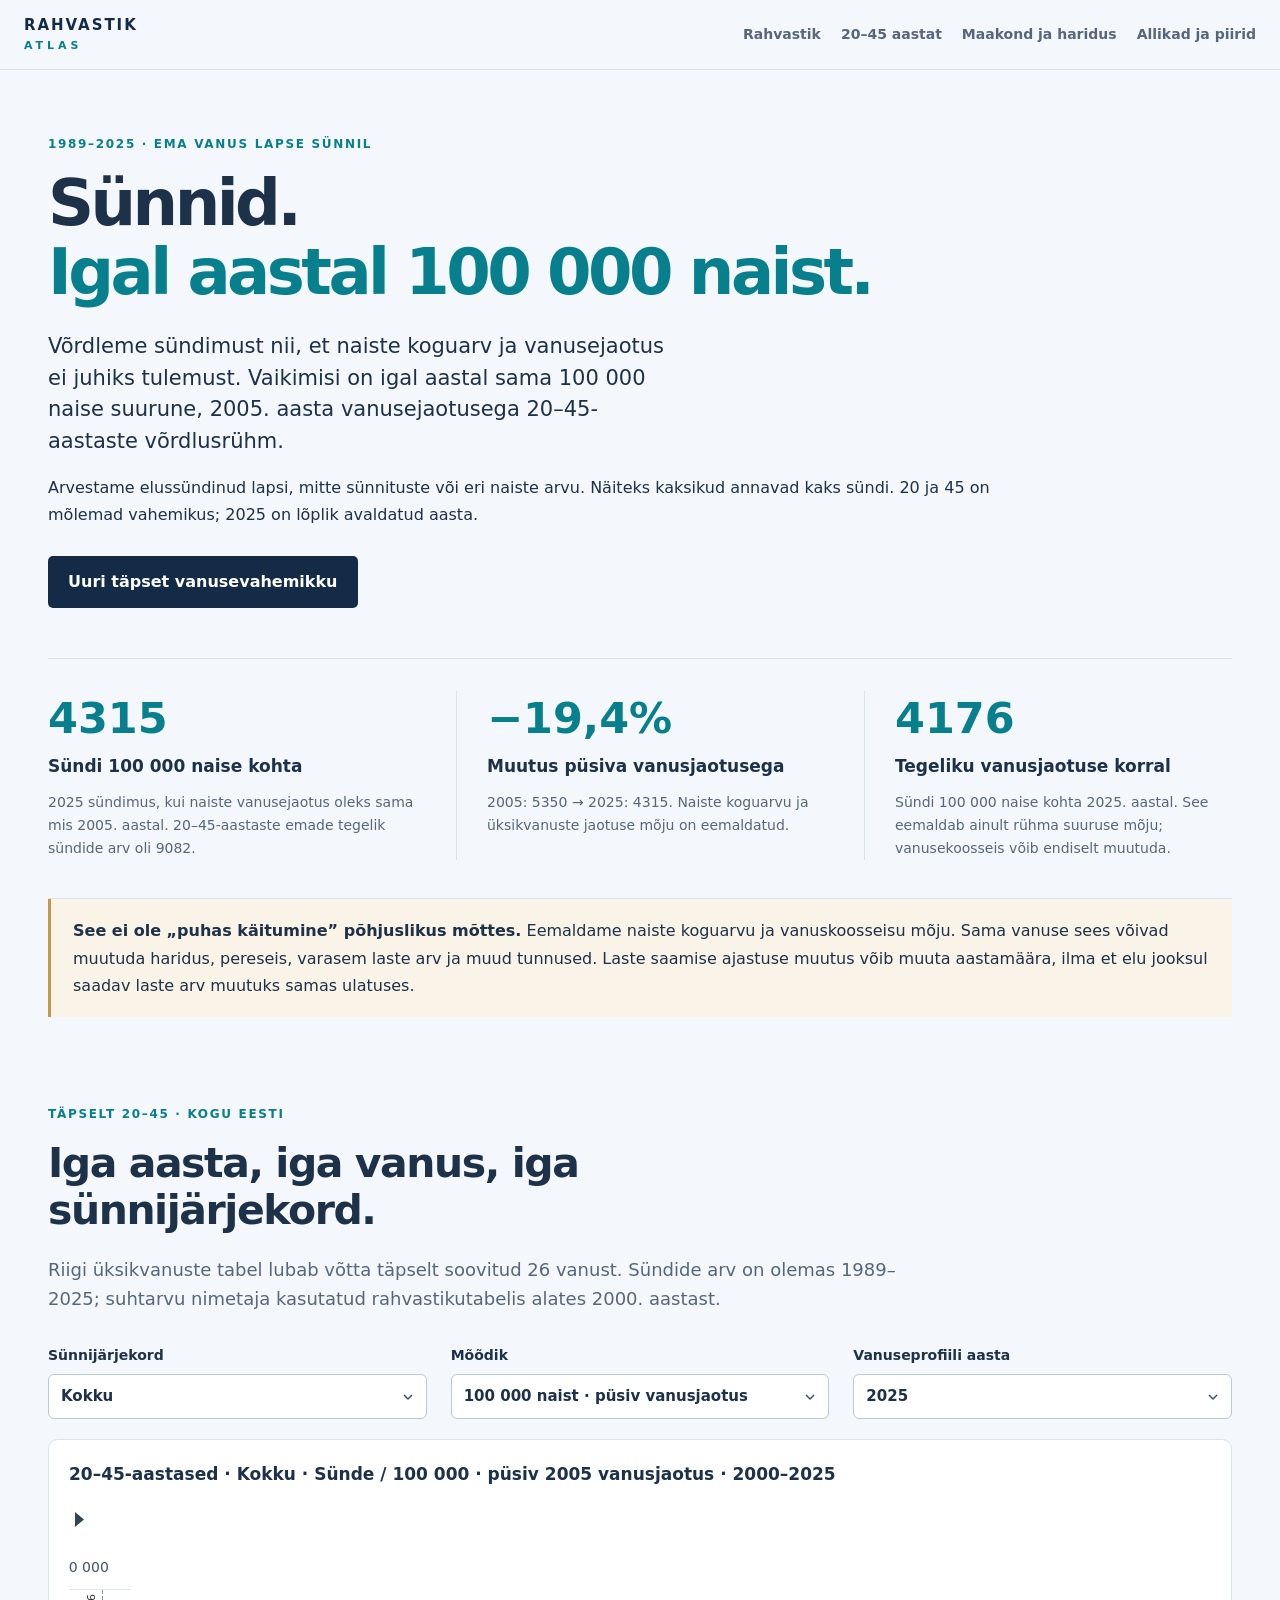
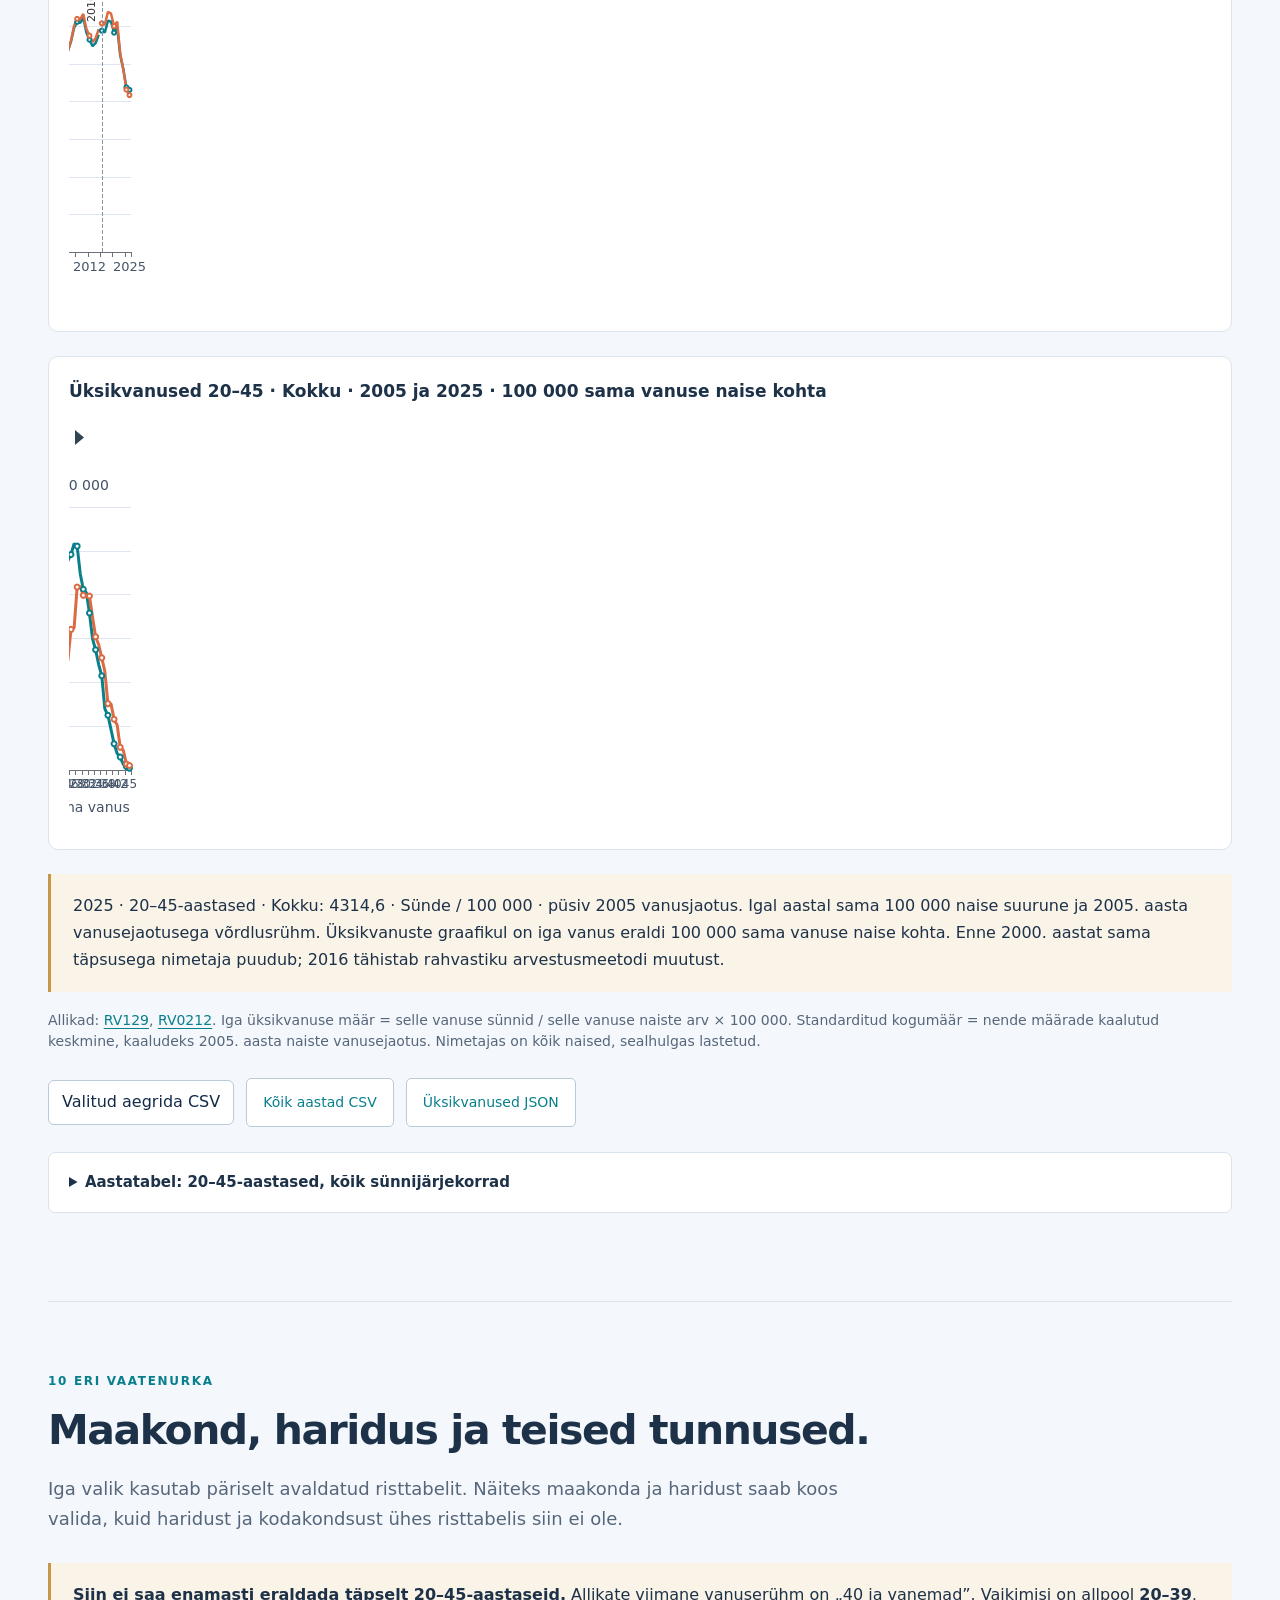
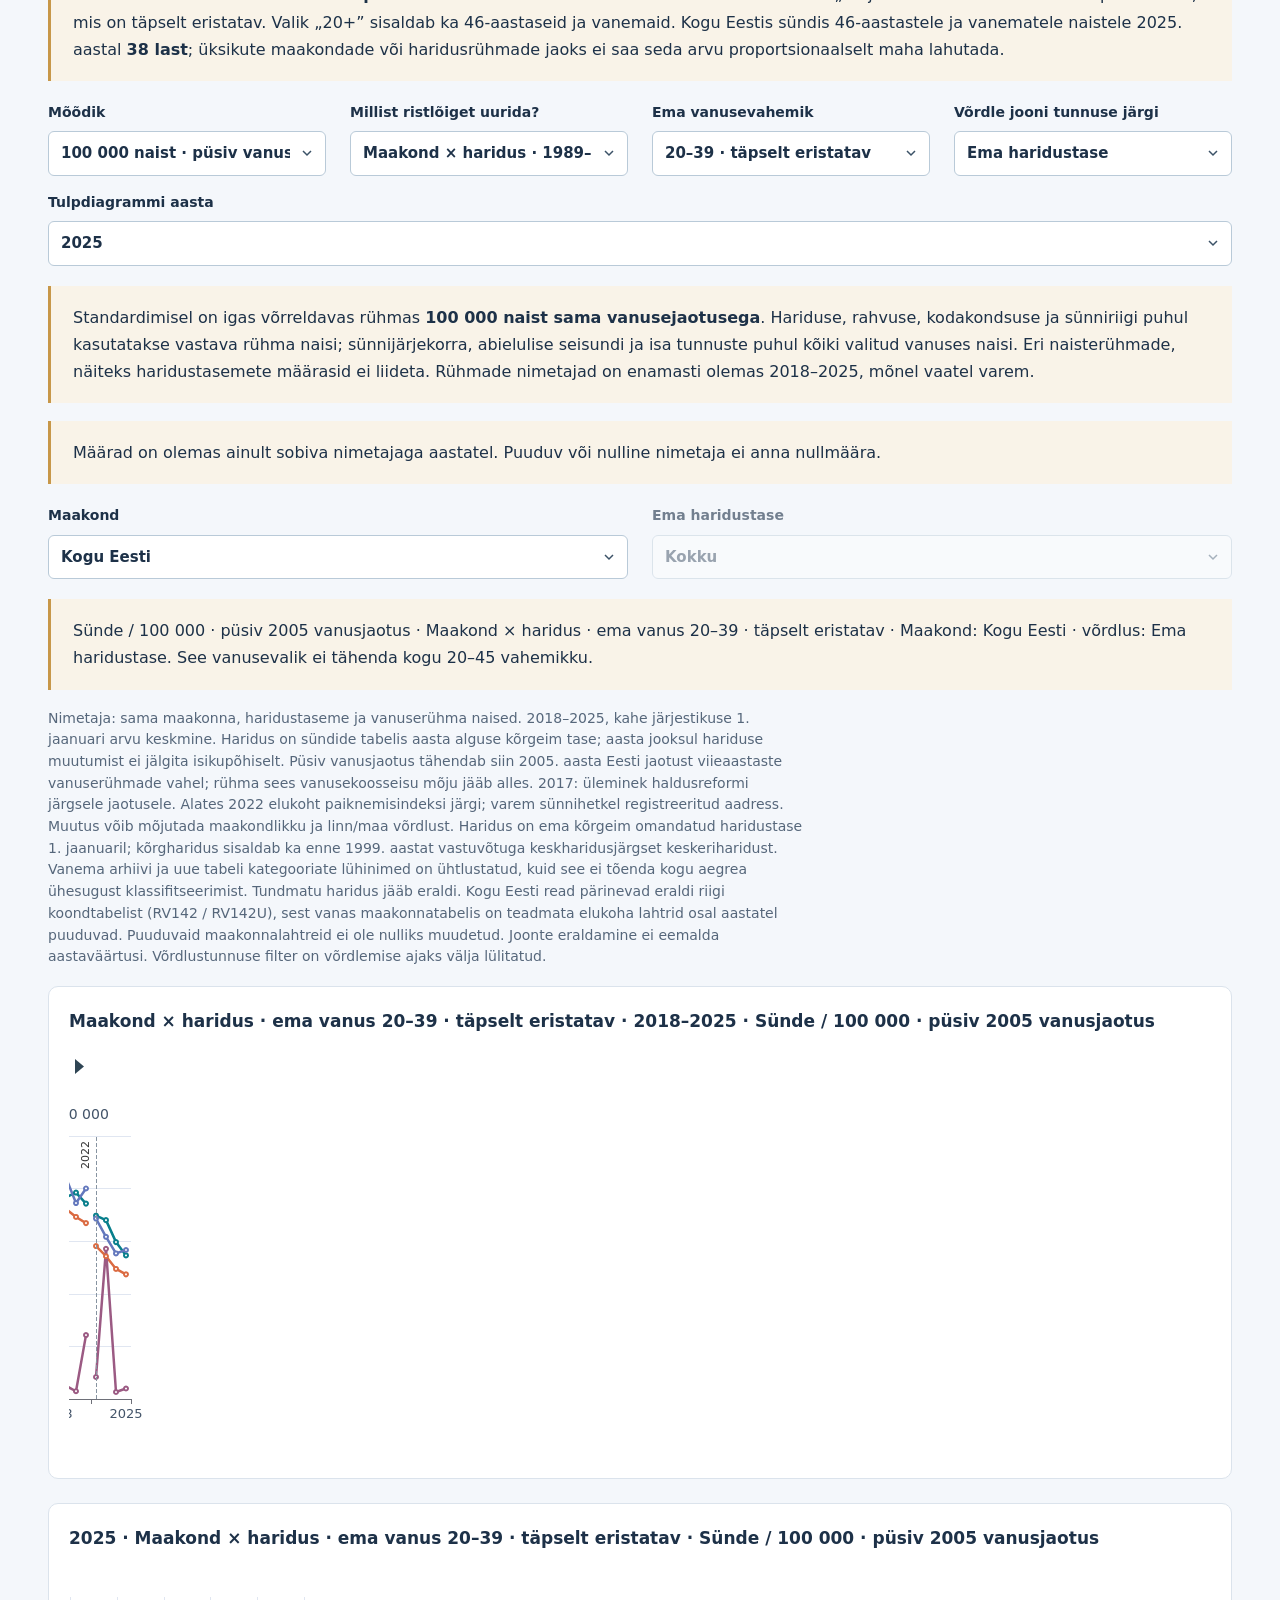
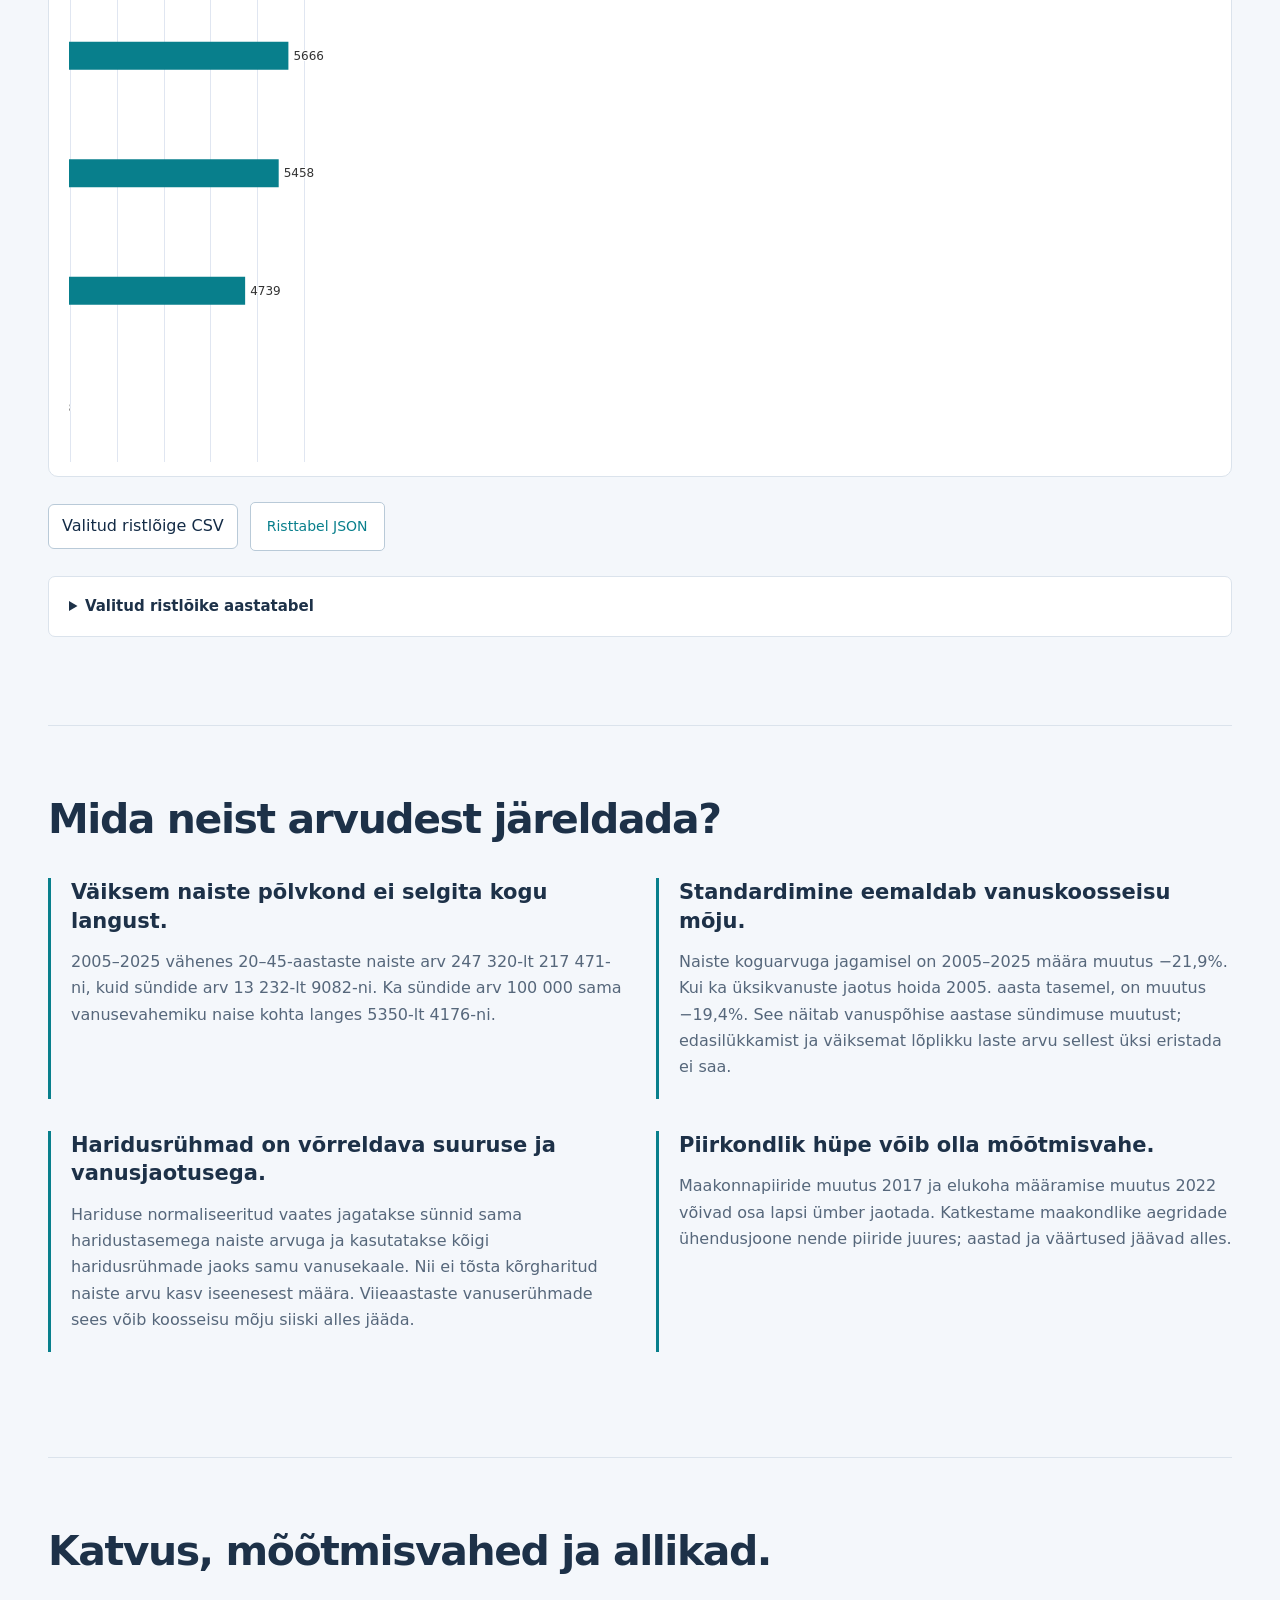
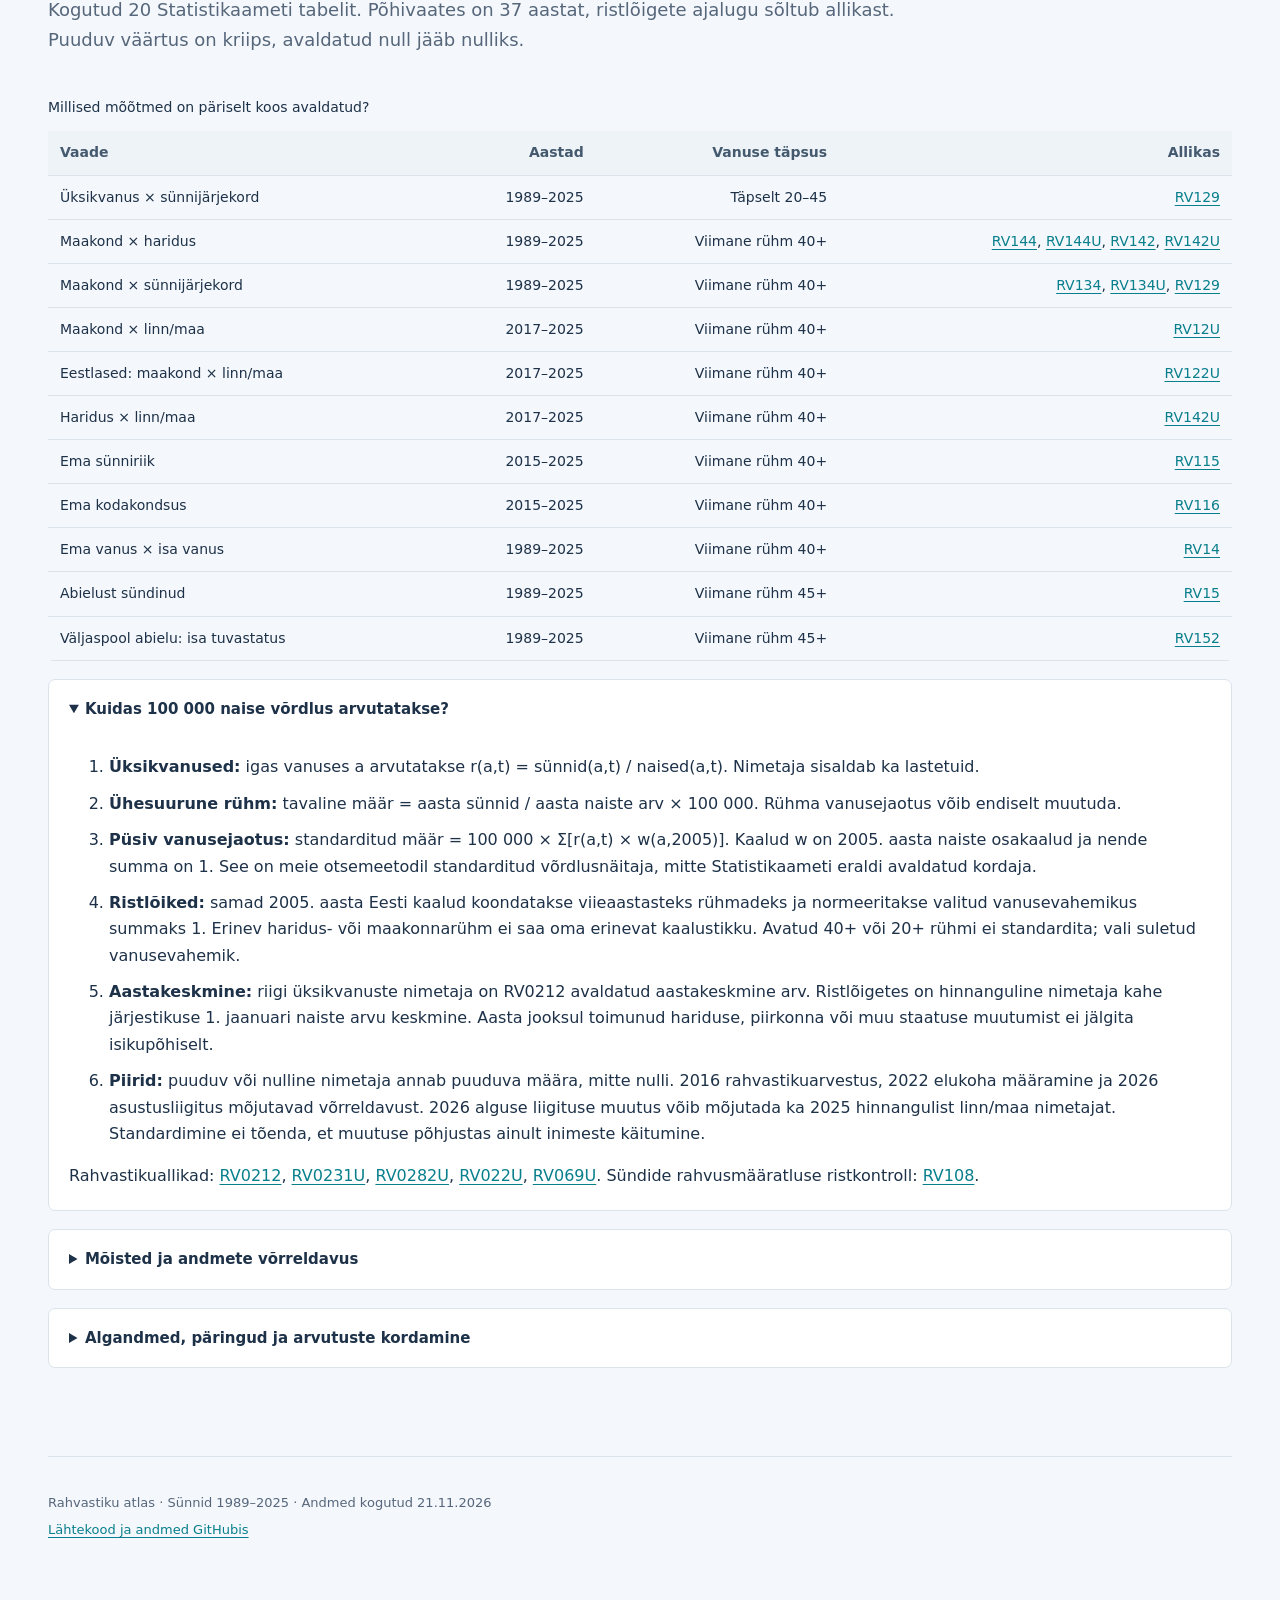
==== commit b01b70db: "Standardize births to 100,000 women with a fixed age distribution" ====
--- a/births.html
+++ b/births.html
@@ -1,25 +1,26 @@
-<!doctype html><html lang="et"><head><meta charset="utf-8"><meta name="viewport" content="width=device-width,initial-scale=1"><meta name="theme-color" content="#132b46"><meta name="description" content="Sünnid 20–45-aastastele naistele 1989–2025. Täpne vanus, sünnijärjekord, maakond, haridus, linn ja maa, kodakondsus ning sünniriik. Statistikaameti andmed ja mõõtmispiirid."><title>Sünnid ja emade vanus · Rahvastiku atlas</title><link rel="stylesheet" href="style.css"><link rel="stylesheet" href="births.css?v=1"><script defer src="vendor/echarts.min.js"></script><script type="module" src="births.js?v=1"></script></head><body>
+<!doctype html><html lang="et"><head><meta charset="utf-8"><meta name="viewport" content="width=device-width,initial-scale=1"><meta name="theme-color" content="#132b46"><meta name="description" content="Sünnid 20–45-aastastele naistele 1989–2025. Täpne vanus, sünnijärjekord, maakond, haridus, linn ja maa, kodakondsus ning sünniriik. Statistikaameti andmed ja mõõtmispiirid."><title>Sünnid ja emade vanus · Rahvastiku atlas</title><link rel="stylesheet" href="style.css"><link rel="stylesheet" href="births.css?v=2"><script defer src="vendor/echarts.min.js"></script><script type="module" src="births.js?v=2"></script></head><body>
 <a class="skip" href="#main">Põhisisu juurde</a><header class="top"><a class="brand" href="index.html">RAHVASTIK<span>ATLAS</span></a><nav aria-label="Peamine"><a href="index.html">Rahvastik</a><a href="#tapne">20–45 aastat</a><a href="#ristloiked">Maakond ja haridus</a><a href="#meetod">Allikad ja piirid</a></nav></header>
-<main id="main"><section class="births-hero"><p class="eyebrow">1989–2025 · EMA VANUS LAPSE SÜNNIL</p><h1>Sünnid.<br><em>Vanus ja taust loevad.</em></h1><p class="lead">20–45-aastaste naiste sünnid, iga aasta ja iga vanus eraldi. Uuri sünnijärjekorda ning avaldatud ristlõikeid maakonna, hariduse, elukoha ja teiste tunnuste järgi.</p><p>Arvestame elussündinud lapsi, mitte sünnituste või eri naiste arvu. Näiteks kaksikud annavad kaks sündi. 20 ja 45 on mõlemad vahemikus; 2025 on lõplik avaldatud aasta.</p><a class="primary" href="#tapne">Uuri täpset vanusevahemikku</a></section>
-<section class="takeaways" aria-label="20–45-aastased emad, 2025"><article><span class="stat">9082</span><h2>Sündi 2025. aastal</h2><p>98,3% kõigist Eesti alaliste elanike elussündidest. 2005. aastal 13 232.</p></article><article><span class="stat">−31,4%</span><h2>Sündide muutus 20 aastaga</h2><p>20–45-aastaste naiste arv kahanes samal ajal 12,1%. Sündide arv vähenes kiiremini.</p></article><article><span class="stat">41,8</span><h2>Sündi 1000 naise kohta</h2><p>2005. aastal 53,5. Nimetaja on kõigi 20–45-aastaste naiste aastakeskmine arv, mitte ainult emad.</p></article></section>
+<main id="main"><section class="births-hero"><p class="eyebrow">1989–2025 · EMA VANUS LAPSE SÜNNIL</p><h1>Sünnid.<br><em>Igal aastal 100&nbsp;000 naist.</em></h1><p class="lead">Võrdleme sündimust nii, et naiste koguarv ja vanusejaotus ei juhiks tulemust. Vaikimisi on igal aastal sama 100 000 naise suurune, 2005. aasta vanusejaotusega 20–45-aastaste võrdlusrühm.</p><p>Arvestame elussündinud lapsi, mitte sünnituste või eri naiste arvu. Näiteks kaksikud annavad kaks sündi. 20 ja 45 on mõlemad vahemikus; 2025 on lõplik avaldatud aasta.</p><a class="primary" href="#tapne">Uuri täpset vanusevahemikku</a></section>
+<section class="takeaways" aria-label="20–45-aastased, standarditud sündimus"><article><span class="stat">4315</span><h2>Sündi 100 000 naise kohta</h2><p>2025 sündimus, kui naiste vanusejaotus oleks sama mis 2005. aastal. 20–45-aastaste emade tegelik sündide arv oli 9082.</p></article><article><span class="stat">−19,4%</span><h2>Muutus püsiva vanusjaotusega</h2><p>2005: 5350 → 2025: 4315. Naiste koguarvu ja üksikvanuste jaotuse mõju on eemaldatud.</p></article><article><span class="stat">4176</span><h2>Tegeliku vanusjaotuse korral</h2><p>Sündi 100 000 naise kohta 2025. aastal. See eemaldab ainult rühma suuruse mõju; vanusekoosseis võib endiselt muutuda.</p></article></section>
+<p class="notice"><b>See ei ole „puhas käitumine” põhjuslikus mõttes.</b> Eemaldame naiste koguarvu ja vanuskoosseisu mõju. Sama vanuse sees võivad muutuda haridus, pereseis, varasem laste arv ja muud tunnused. Laste saamise ajastuse muutus võib muuta aastamäära, ilma et elu jooksul saadav laste arv muutuks samas ulatuses.</p>
 <section class="section" id="tapne"><div class="section-heading"><p class="eyebrow">TÄPSELT 20–45 · KOGU EESTI</p><h2>Iga aasta, iga vanus, iga sünnijärjekord.</h2><p>Riigi üksikvanuste tabel lubab võtta täpselt soovitud 26 vanust. Sündide arv on olemas 1989–2025; suhtarvu nimetaja kasutatud rahvastikutabelis alates 2000. aastast.</p></div>
-<div class="controls"><label>Sünnijärjekord<select id="birth-parity"><option value="0">Kokku</option><option value="1">1. laps</option><option value="2">2. laps</option><option value="3">3. laps</option><option value="4">4. laps</option><option value="5">5. laps</option><option value="6">6. laps</option><option value="7">7. laps</option><option value="8">8. laps</option><option value="9">9. laps</option><option value="10">10. laps ja järgmised</option><option value="11">Sünnijärjekord teadmata</option></select></label><label>Mõõdik<select id="birth-metric"><option value="count">Elussündinud lapsi</option><option value="rate">Sünde 1000 sama vanuse naise kohta</option></select></label><label>Vanuseprofiili aasta<select id="birth-year"><option>2025</option><option>2024</option><option>2023</option><option>2022</option><option>2021</option><option>2020</option><option>2019</option><option>2018</option><option>2017</option><option>2016</option><option>2015</option><option>2014</option><option>2013</option><option>2012</option><option>2011</option><option>2010</option><option>2009</option><option>2008</option><option>2007</option><option>2006</option><option>2005</option><option>2004</option><option>2003</option><option>2002</option><option>2001</option><option>2000</option><option>1999</option><option>1998</option><option>1997</option><option>1996</option><option>1995</option><option>1994</option><option>1993</option><option>1992</option><option>1991</option><option>1990</option><option>1989</option></select></label></div>
+<div class="controls"><label>Sünnijärjekord<select id="birth-parity"><option value="0">Kokku</option><option value="1">1. laps</option><option value="2">2. laps</option><option value="3">3. laps</option><option value="4">4. laps</option><option value="5">5. laps</option><option value="6">6. laps</option><option value="7">7. laps</option><option value="8">8. laps</option><option value="9">9. laps</option><option value="10">10. laps ja järgmised</option><option value="11">Sünnijärjekord teadmata</option></select></label><label>Mõõdik<select id="birth-metric"><option value="standard">100 000 naist · püsiv vanusjaotus</option><option value="per100k">100 000 naist · tegelik vanusjaotus</option><option value="count">Tegelik sündide arv</option></select></label><label>Vanuseprofiili aasta<select id="birth-year"><option>2025</option><option>2024</option><option>2023</option><option>2022</option><option>2021</option><option>2020</option><option>2019</option><option>2018</option><option>2017</option><option>2016</option><option>2015</option><option>2014</option><option>2013</option><option>2012</option><option>2011</option><option>2010</option><option>2009</option><option>2008</option><option>2007</option><option>2006</option><option>2005</option><option>2004</option><option>2003</option><option>2002</option><option>2001</option><option>2000</option><option>1999</option><option>1998</option><option>1997</option><option>1996</option><option>1995</option><option>1994</option><option>1993</option><option>1992</option><option>1991</option><option>1990</option><option>1989</option></select></label></div>
 <p id="birth-status" role="status" class="load-status">Laadin vanuseandmeid… Aastatabel on juba allpool loetav.</p>
 <figure class="chart-card"><figcaption id="birth-trend-title">20–45-aastastele naistele sündinud lapsed · 1989–2025</figcaption><div class="chart" id="birth-trend" role="img" aria-labelledby="birth-trend-title"></div></figure>
 <figure class="chart-card"><figcaption id="birth-profile-title">Üksikvanused 20–45 · valitud aasta ja 2005. aasta võrdlus</figcaption><div class="chart" id="birth-profile" role="img" aria-labelledby="birth-profile-title"></div></figure>
 <p id="exact-context" class="notice">Sünnid 20–45-aastastele emadele; mõlemad piirvanused on kaasatud.</p>
-<p class="source">Allikad: <a href="https://andmed.stat.ee/et/stat/RV129">RV129</a>, <a href="https://andmed.stat.ee/et/stat/RV0212">RV0212</a>. Ühe vanuse suhtarv kasutab just selle vanuse naisi; kogu vahemiku suhtarv kasutab kõiki 20–45-aastaseid naisi.</p>
+<p class="source">Allikad: <a href="https://andmed.stat.ee/et/stat/RV129">RV129</a>, <a href="https://andmed.stat.ee/et/stat/RV0212">RV0212</a>. Iga üksikvanuse määr = selle vanuse sünnid / selle vanuse naiste arv × 100 000. Standarditud kogumäär = nende määrade kaalutud keskmine, kaaludeks 2005. aasta naiste vanusejaotus. Nimetajas on kõik naised, sealhulgas lastetud.</p>
 <div class="downloads"><button id="exact-csv" type="button" disabled>Valitud aegrida CSV</button><a href="data/births/annual.csv" download>Kõik aastad CSV</a><a href="data/births/exact.json" download>Üksikvanused JSON</a></div>
-<details><summary>Aastatabel: 20–45-aastased, kõik sünnijärjekorrad</summary><div class="table-wrap" tabindex="0" role="region" aria-label="Kõik aastad 1989–2025"><table><caption>Alati kõik sünnijärjekorrad; tabel ei muutu ülal oleva valikuga.</caption><thead><tr><th>Aasta</th><th>Elussündinud</th><th>Naisi, aastakeskmine</th><th>Sünde 1000 naise kohta</th></tr></thead><tbody><tr><th scope="row">1989</th><td>21 483</td><td>—</td><td>—</td></tr><tr><th scope="row">1990</th><td>19 375</td><td>—</td><td>—</td></tr><tr><th scope="row">1991</th><td>16 549</td><td>—</td><td>—</td></tr><tr><th scope="row">1992</th><td>15 397</td><td>—</td><td>—</td></tr><tr><th scope="row">1993</th><td>13 001</td><td>—</td><td>—</td></tr><tr><th scope="row">1994</th><td>12 164</td><td>—</td><td>—</td></tr><tr><th scope="row">1995</th><td>11 656</td><td>—</td><td>—</td></tr><tr><th scope="row">1996</th><td>11 510</td><td>—</td><td>—</td></tr><tr><th scope="row">1997</th><td>11 068</td><td>—</td><td>—</td></tr><tr><th scope="row">1998</th><td>10 815</td><td>—</td><td>—</td></tr><tr><th scope="row">1999</th><td>11 096</td><td>—</td><td>—</td></tr><tr><th scope="row">2000</th><td>11 752</td><td>256 965</td><td>45,7</td></tr><tr><th scope="row">2001</th><td>11 397</td><td>254 780</td><td>44,7</td></tr><tr><th scope="row">2002</th><td>11 858</td><td>252 800</td><td>46,9</td></tr><tr><th scope="row">2003</th><td>11 936</td><td>251 145</td><td>47,5</td></tr><tr><th scope="row">2004</th><td>12 859</td><td>249 510</td><td>51,5</td></tr><tr><th scope="row">2005</th><td>13 232</td><td>247 320</td><td>53,5</td></tr><tr><th scope="row">2006</th><td>13 761</td><td>244 555</td><td>56,3</td></tr><tr><th scope="row">2007</th><td>14 598</td><td>242 360</td><td>60,2</td></tr><tr><th scope="row">2008</th><td>14 969</td><td>241 155</td><td>62,1</td></tr><tr><th scope="row">2009</th><td>14 904</td><td>240 470</td><td>62,0</td></tr><tr><th scope="row">2010</th><td>15 170</td><td>239 410</td><td>63,4</td></tr><tr><th scope="row">2011</th><td>14 116</td><td>237 446</td><td>59,4</td></tr><tr><th scope="row">2012</th><td>13 552</td><td>235 323</td><td>57,6</td></tr><tr><th scope="row">2013</th><td>13 024</td><td>232 971</td><td>55,9</td></tr><tr><th scope="row">2014</th><td>13 084</td><td>230 187</td><td>56,8</td></tr><tr><th scope="row">2015</th><td>13 530</td><td>228 056</td><td>59,3</td></tr><tr><th scope="row">2016</th><td>13 732</td><td>225 640</td><td>60,9</td></tr><tr><th scope="row">2017</th><td>13 470</td><td>222 542</td><td>60,5</td></tr><tr><th scope="row">2018</th><td>14 060</td><td>219 961</td><td>63,9</td></tr><tr><th scope="row">2019</th><td>13 813</td><td>217 599</td><td>63,5</td></tr><tr><th scope="row">2020</th><td>12 930</td><td>215 126</td><td>60,1</td></tr><tr><th scope="row">2021</th><td>13 058</td><td>213 015</td><td>61,3</td></tr><tr><th scope="row">2022</th><td>11 436</td><td>216 470</td><td>52,8</td></tr><tr><th scope="row">2023</th><td>10 752</td><td>221 204</td><td>48,6</td></tr><tr><th scope="row">2024</th><td>9522</td><td>220 457</td><td>43,2</td></tr><tr><th scope="row">2025</th><td>9082</td><td>217 471</td><td>41,8</td></tr></tbody></table></div></details></section>
+<details><summary>Aastatabel: 20–45-aastased, kõik sünnijärjekorrad</summary><div class="table-wrap" tabindex="0" role="region" aria-label="Kõik aastad 1989–2025"><table><caption>Alati kõik sünnijärjekorrad; tabel ei muutu ülal oleva valikuga.</caption><thead><tr><th>Aasta</th><th>Elussündinud</th><th>Naisi, aastakeskmine</th><th>Sünde / 100 000</th><th>Standarditud / 100 000, 2005 vanusjaotus</th></tr></thead><tbody><tr><th scope="row">1989</th><td>21 483</td><td>—</td><td>—</td><td>—</td></tr><tr><th scope="row">1990</th><td>19 375</td><td>—</td><td>—</td><td>—</td></tr><tr><th scope="row">1991</th><td>16 549</td><td>—</td><td>—</td><td>—</td></tr><tr><th scope="row">1992</th><td>15 397</td><td>—</td><td>—</td><td>—</td></tr><tr><th scope="row">1993</th><td>13 001</td><td>—</td><td>—</td><td>—</td></tr><tr><th scope="row">1994</th><td>12 164</td><td>—</td><td>—</td><td>—</td></tr><tr><th scope="row">1995</th><td>11 656</td><td>—</td><td>—</td><td>—</td></tr><tr><th scope="row">1996</th><td>11 510</td><td>—</td><td>—</td><td>—</td></tr><tr><th scope="row">1997</th><td>11 068</td><td>—</td><td>—</td><td>—</td></tr><tr><th scope="row">1998</th><td>10 815</td><td>—</td><td>—</td><td>—</td></tr><tr><th scope="row">1999</th><td>11 096</td><td>—</td><td>—</td><td>—</td></tr><tr><th scope="row">2000</th><td>11 752</td><td>256 965</td><td>4573,4</td><td>4661,5</td></tr><tr><th scope="row">2001</th><td>11 397</td><td>254 780</td><td>4473,3</td><td>4544,5</td></tr><tr><th scope="row">2002</th><td>11 858</td><td>252 800</td><td>4690,7</td><td>4742,7</td></tr><tr><th scope="row">2003</th><td>11 936</td><td>251 145</td><td>4752,6</td><td>4789,0</td></tr><tr><th scope="row">2004</th><td>12 859</td><td>249 510</td><td>5153,7</td><td>5174,3</td></tr><tr><th scope="row">2005</th><td>13 232</td><td>247 320</td><td>5350,2</td><td>5350,2</td></tr><tr><th scope="row">2006</th><td>13 761</td><td>244 555</td><td>5627,0</td><td>5602,1</td></tr><tr><th scope="row">2007</th><td>14 598</td><td>242 360</td><td>6023,3</td><td>5965,8</td></tr><tr><th scope="row">2008</th><td>14 969</td><td>241 155</td><td>6207,2</td><td>6121,5</td></tr><tr><th scope="row">2009</th><td>14 904</td><td>240 470</td><td>6197,9</td><td>6099,2</td></tr><tr><th scope="row">2010</th><td>15 170</td><td>239 410</td><td>6336,4</td><td>6231,9</td></tr><tr><th scope="row">2011</th><td>14 116</td><td>237 446</td><td>5944,9</td><td>5844,5</td></tr><tr><th scope="row">2012</th><td>13 552</td><td>235 323</td><td>5758,9</td><td>5648,9</td></tr><tr><th scope="row">2013</th><td>13 024</td><td>232 971</td><td>5590,4</td><td>5479,8</td></tr><tr><th scope="row">2014</th><td>13 084</td><td>230 187</td><td>5684,1</td><td>5557,8</td></tr><tr><th scope="row">2015</th><td>13 530</td><td>228 056</td><td>5932,8</td><td>5780,9</td></tr><tr><th scope="row">2016</th><td>13 732</td><td>225 640</td><td>6085,8</td><td>5891,6</td></tr><tr><th scope="row">2017</th><td>13 470</td><td>222 542</td><td>6052,8</td><td>5841,9</td></tr><tr><th scope="row">2018</th><td>14 060</td><td>219 961</td><td>6392,0</td><td>6152,7</td></tr><tr><th scope="row">2019</th><td>13 813</td><td>217 599</td><td>6347,9</td><td>6133,5</td></tr><tr><th scope="row">2020</th><td>12 930</td><td>215 126</td><td>6010,4</td><td>5836,8</td></tr><tr><th scope="row">2021</th><td>13 058</td><td>213 015</td><td>6130,1</td><td>5982,1</td></tr><tr><th scope="row">2022</th><td>11 436</td><td>216 470</td><td>5282,9</td><td>5232,2</td></tr><tr><th scope="row">2023</th><td>10 752</td><td>221 204</td><td>4860,7</td><td>4867,0</td></tr><tr><th scope="row">2024</th><td>9522</td><td>220 457</td><td>4319,2</td><td>4385,0</td></tr><tr><th scope="row">2025</th><td>9082</td><td>217 471</td><td>4176,2</td><td>4314,6</td></tr></tbody></table></div></details></section>
 <section class="section" id="ristloiked"><div class="section-heading"><p class="eyebrow">10 ERI VAATENURKA</p><h2>Maakond, haridus ja teised tunnused.</h2><p>Iga valik kasutab päriselt avaldatud risttabelit. Näiteks maakonda ja haridust saab koos valida, kuid haridust ja kodakondsust ühes risttabelis siin ei ole.</p></div>
 <p class="notice"><b>Siin ei saa enamasti eraldada täpselt 20–45-aastaseid.</b> Allikate viimane vanuserühm on „40 ja vanemad”. Vaikimisi on allpool <b>20–39</b>, mis on täpselt eristatav. Valik „20+” sisaldab ka 46-aastaseid ja vanemaid. Kogu Eestis sündis 46-aastastele ja vanematele naistele 2025. aastal <b>38 last</b>; üksikute maakondade või haridusrühmade jaoks ei saa seda arvu proportsionaalselt maha lahutada.</p>
-<div class="controls"><label>Millist ristlõiget uurida?<select id="cube-source"><option value="education">Maakond × haridus · 1989–2025</option><option value="order">Maakond × sünnijärjekord · 1989–2025</option><option value="settlement">Maakond × linn/maa · 2017–2025</option><option value="estonian">Eestlased: maakond × linn/maa · 2017–2025</option><option value="education-settlement">Haridus × linn/maa · 2017–2025</option><option value="origin">Ema sünniriik · 2015–2025</option><option value="citizenship">Ema kodakondsus · 2015–2025</option><option value="father">Ema vanus × isa vanus · 1989–2025</option><option value="married">Abielust sündinud · 1989–2025</option><option value="unmarried">Väljaspool abielu: isa tuvastatus · 1989–2025</option></select></label><label>Ema vanusevahemik<select id="cube-age"><option value="20-39">20–39 · täpselt eristatav</option></select></label><label>Võrdle jooni tunnuse järgi<select id="cube-compare"><option value="">Üks valitud rühm</option></select></label><label>Tulpdiagrammi aasta<select id="cube-year"><option>2025</option></select></label></div>
-<div id="cube-filters" class="controls"></div><p id="cube-status" class="load-status" role="status">Laadin esimese ristlõike…</p><p id="cube-context" class="notice" aria-live="polite">Maakond × haridus · 20–39-aastased · kogu Eesti.</p><p id="cube-method" class="small"></p>
+<div class="controls"><label>Mõõdik<select id="cube-metric"><option value="standard">100 000 naist · püsiv vanusjaotus</option><option value="per100k">100 000 naist · tegelik vanusjaotus</option><option value="count">Tegelik sündide arv</option></select></label><label>Millist ristlõiget uurida?<select id="cube-source"><option value="education">Maakond × haridus · 1989–2025</option><option value="order">Maakond × sünnijärjekord · 1989–2025</option><option value="settlement">Maakond × linn/maa · 2017–2025</option><option value="estonian">Eestlased: maakond × linn/maa · 2017–2025</option><option value="education-settlement">Haridus × linn/maa · 2017–2025</option><option value="origin">Ema sünniriik · 2015–2025</option><option value="citizenship">Ema kodakondsus · 2015–2025</option><option value="father">Ema vanus × isa vanus · 1989–2025</option><option value="married">Abielust sündinud · 1989–2025</option><option value="unmarried">Väljaspool abielu: isa tuvastatus · 1989–2025</option></select></label><label>Ema vanusevahemik<select id="cube-age"><option value="20-39">20–39 · täpselt eristatav</option></select></label><label>Võrdle jooni tunnuse järgi<select id="cube-compare"><option value="">Üks valitud rühm</option></select></label><label>Tulpdiagrammi aasta<select id="cube-year"><option>2025</option></select></label></div>
+<p class="notice">Standardimisel on igas võrreldavas rühmas <b>100 000 naist sama vanusejaotusega</b>. Hariduse, rahvuse, kodakondsuse ja sünniriigi puhul kasutatakse vastava rühma naisi; sünnijärjekorra, abielulise seisundi ja isa tunnuste puhul kõiki valitud vanuses naisi. Eri naisterühmade, näiteks haridustasemete määrasid ei liideta. Rühmade nimetajad on enamasti olemas 2018–2025, mõnel vaatel varem.</p><p id="cube-rate-status" class="notice" role="status"></p><div id="cube-filters" class="controls"></div><p id="cube-status" class="load-status" role="status">Laadin esimese ristlõike…</p><p id="cube-context" class="notice" aria-live="polite">Maakond × haridus · 20–39-aastased · kogu Eesti.</p><p id="cube-method" class="small"></p>
 <figure class="chart-card"><figcaption id="cube-trend-title">Valitud ristlõike elussünnid aastate kaupa</figcaption><div class="chart" id="cube-trend" role="img" aria-labelledby="cube-trend-title"></div></figure><figure class="chart-card"><figcaption id="cube-bars-title">Valitud ristlõike elussünnid valitud aastal</figcaption><div class="chart" id="cube-bars" role="img" aria-labelledby="cube-bars-title"></div></figure>
 <div class="downloads"><button id="cube-csv" type="button" disabled>Valitud ristlõige CSV</button><a id="cube-json" href="data/births/education.json" download>Risttabel JSON</a></div><details><summary>Valitud ristlõike aastatabel</summary><div id="cube-table" class="table-wrap" tabindex="0" role="region" aria-label="Valitud ristlõike tabel"></div></details>
 <noscript><p class="notice">Ristlõigete valikud ja graafikud vajavad JavaScripti. Kõik allikad ning täpse vanusevahemiku aastatabel on ka ilma selleta loetavad.</p></noscript></section>
-<section class="section"><div class="section-heading"><h2>Mida neist arvudest järeldada?</h2></div><div class="conclusion-grid"><article><h3>Väiksem naiste põlvkond ei selgita kogu langust.</h3><p>2005–2025 vähenes 20–45-aastaste naiste arv 247 320-lt 217 471-ni, kuid sündide arv 13 232-lt 9082-ni. Ka sündide arv 1000 sama vanusevahemiku naise kohta langes 53,5-lt 41,8-ni.</p></article><article><h3>Suhtarv ei eemalda veel vanuskoosseisu mõju.</h3><p>20–45-aastaste hulgas võib eri aastatel olla erinevalt 22-, 32- või 42-aastaseid. Vanuseprofiilis võrdle sama vanuse suhtarvu eri aastatel. Üldsuhtarvust üksi ei saa eristada laste saamise edasilükkamist ja elu jooksul väiksemat laste arvu.</p></article><article><h3>Haridusrühma sündide arv ei ole selle rühma sündimusmäär.</h3><p>Kõrgharitud emade sündide arvu muutust mõjutab ka kõrgharitud naiste arvu ja vanusekoosseisu muutumine. Siin ei jagata sünniloendust kõigi naiste arvuga ega nimetata tulemust haridusrühma sündimuseks. Puuduv haridustase jääb nähtavaks.</p></article><article><h3>Piirkondlik hüpe võib olla mõõtmisvahe.</h3><p>Maakonnapiiride muutus 2017 ja elukoha määramise muutus 2022 võivad osa lapsi ümber jaotada. Katkestame maakondlike aegridade ühendusjoone nende piiride juures; aastad ja väärtused jäävad alles.</p></article></div></section>
-<section class="section" id="meetod"><div class="section-heading"><h2>Katvus, mõõtmisvahed ja allikad.</h2><p>Kogutud 15 Statistikaameti tabelit. Põhivaates on 37 aastat, ristlõigete ajalugu sõltub allikast. Puuduv väärtus on kriips, avaldatud null jääb nulliks.</p></div>
+<section class="section"><div class="section-heading"><h2>Mida neist arvudest järeldada?</h2></div><div class="conclusion-grid"><article><h3>Väiksem naiste põlvkond ei selgita kogu langust.</h3><p>2005–2025 vähenes 20–45-aastaste naiste arv 247 320-lt 217 471-ni, kuid sündide arv 13 232-lt 9082-ni. Ka sündide arv 100 000 sama vanusevahemiku naise kohta langes 5350-lt 4176-ni.</p></article><article><h3>Standardimine eemaldab vanuskoosseisu mõju.</h3><p>Naiste koguarvuga jagamisel on 2005–2025 määra muutus −21,9%. Kui ka üksikvanuste jaotus hoida 2005. aasta tasemel, on muutus −19,4%. See näitab vanuspõhise aastase sündimuse muutust; edasilükkamist ja väiksemat lõplikku laste arvu sellest üksi eristada ei saa.</p></article><article><h3>Haridusrühmad on võrreldava suuruse ja vanusjaotusega.</h3><p>Hariduse normaliseeritud vaates jagatakse sünnid sama haridustasemega naiste arvuga ja kasutatakse kõigi haridusrühmade jaoks samu vanusekaale. Nii ei tõsta kõrgharitud naiste arvu kasv iseenesest määra. Viieaastaste vanuserühmade sees võib koosseisu mõju siiski alles jääda.</p></article><article><h3>Piirkondlik hüpe võib olla mõõtmisvahe.</h3><p>Maakonnapiiride muutus 2017 ja elukoha määramise muutus 2022 võivad osa lapsi ümber jaotada. Katkestame maakondlike aegridade ühendusjoone nende piiride juures; aastad ja väärtused jäävad alles.</p></article></div></section>
+<section class="section" id="meetod"><div class="section-heading"><h2>Katvus, mõõtmisvahed ja allikad.</h2><p>Kogutud 20 Statistikaameti tabelit. Põhivaates on 37 aastat, ristlõigete ajalugu sõltub allikast. Puuduv väärtus on kriips, avaldatud null jääb nulliks.</p></div>
 <div class="table-wrap" tabindex="0"><table><caption>Millised mõõtmed on päriselt koos avaldatud?</caption><thead><tr><th>Vaade</th><th>Aastad</th><th>Vanuse täpsus</th><th>Allikas</th></tr></thead><tbody><tr><td>Üksikvanus × sünnijärjekord</td><td>1989–2025</td><td>Täpselt 20–45</td><td><a href="https://andmed.stat.ee/et/stat/RV129">RV129</a></td></tr><tr><td>Maakond × haridus</td><td>1989–2025</td><td>Viimane rühm 40+</td><td><a href="https://andmed.stat.ee/et/stat/RV144">RV144</a>, <a href="https://andmed.stat.ee/et/stat/RV144U">RV144U</a>, <a href="https://andmed.stat.ee/et/stat/RV142">RV142</a>, <a href="https://andmed.stat.ee/et/stat/RV142U">RV142U</a></td></tr><tr><td>Maakond × sünnijärjekord</td><td>1989–2025</td><td>Viimane rühm 40+</td><td><a href="https://andmed.stat.ee/et/stat/RV134">RV134</a>, <a href="https://andmed.stat.ee/et/stat/RV134U">RV134U</a>, <a href="https://andmed.stat.ee/et/stat/RV129">RV129</a></td></tr><tr><td>Maakond × linn/maa</td><td>2017–2025</td><td>Viimane rühm 40+</td><td><a href="https://andmed.stat.ee/et/stat/RV12U">RV12U</a></td></tr><tr><td>Eestlased: maakond × linn/maa</td><td>2017–2025</td><td>Viimane rühm 40+</td><td><a href="https://andmed.stat.ee/et/stat/RV122U">RV122U</a></td></tr><tr><td>Haridus × linn/maa</td><td>2017–2025</td><td>Viimane rühm 40+</td><td><a href="https://andmed.stat.ee/et/stat/RV142U">RV142U</a></td></tr><tr><td>Ema sünniriik</td><td>2015–2025</td><td>Viimane rühm 40+</td><td><a href="https://andmed.stat.ee/et/stat/RV115">RV115</a></td></tr><tr><td>Ema kodakondsus</td><td>2015–2025</td><td>Viimane rühm 40+</td><td><a href="https://andmed.stat.ee/et/stat/RV116">RV116</a></td></tr><tr><td>Ema vanus × isa vanus</td><td>1989–2025</td><td>Viimane rühm 40+</td><td><a href="https://andmed.stat.ee/et/stat/RV14">RV14</a></td></tr><tr><td>Abielust sündinud</td><td>1989–2025</td><td>Viimane rühm 45+</td><td><a href="https://andmed.stat.ee/et/stat/RV15">RV15</a></td></tr><tr><td>Väljaspool abielu: isa tuvastatus</td><td>1989–2025</td><td>Viimane rühm 45+</td><td><a href="https://andmed.stat.ee/et/stat/RV152">RV152</a></td></tr></tbody></table></div>
-<details><summary>Mõisted ja andmete võrreldavus</summary><ul><li><b>Katvus:</b> Eesti alaliste elanike elussünnid, sealhulgas välismaal toimunud sündmused. TAI Eestis toimunud sündide statistikal on teine katvus.</li><li><b>Vanus:</b> ema täisaastates vanus lapse sünnil. See ei ole sünniaastakohort ega naise laste arv elu jooksul.</li><li><b>Haridus:</b> kõrgeim omandatud tase 1. jaanuaril. Kõrghariduse alla kuulub ka keskharidusjärgne keskeriharidus, kuhu Eestis võeti vastu kuni 1999. aastani. Arhiivi ja uue tabeli kolme taseme lühinimed on ühtlustatud; kategooriate täielikku ajaloolist samaväärsust ei eeldata.</li><li><b>2017:</b> vana ja uus maakonnatabel on ühendatud aastate järgi; varasemaid maakonnapiire ei ole tagantjärele ümber arvutatud. Riigi haridus- ja sünnijärjekorra read tulevad eraldi riigi koondtabelist: vanema maakonnatabeli teadmata elukoht on osal aastatel puudu. Puuduvat väärtust ei loeta nulliks.</li><li><b>2022:</b> sünnihetke registriaadress asendus paiknemisindeksil põhineva elukohaga. Joon on katkestatud, mitte aastaväärtus eemaldatud.</li><li><b>Rahvus:</b> RV122U „eestlased” on rahvusmääratlus, mitte kodakondsuse või sünniriigi filter. 2023–2025 rahvuse andmeid korrigeeriti 26.05.2026.</li><li><b>Rahvastiku nimetaja:</b> RV0212 aastakeskmine naiste arv. Vanemad rahvastikuhinnangud ja alates 2016 residentsusindeksil põhinev arvestus ei ole täiesti ühesuguse metoodikaga. Suhtarvu joonel märgime 2016 piiri.</li><li><b>Leitud kogusummade erinevus:</b> 20–39-aastaste abielust ja väljaspool abielu sündide summa (RV15 + RV152) jääb RV129 üksikvanuste summast väiksemaks: 2014. aastal 3 lapse võrra; 2015. aastal 14 lapse võrra. Erinevuse põhjus ei selgu kasutatud tabelitest. Algväärtused on säilitatud; neid ei ole sunnitud võrdseks.</li><li><b>Piiratud ajakohasus:</b> ema sotsiaal-majandusliku seisundi maakonnatabel RV148U lõpeb 2017. aastaga; selle põhjal ei saa teha 2025. aastani ulatuvat tööseisundi graafikut.</li><li><b>Ei ole ühist kõigi tunnuste tabelit:</b> haridus, rahvus, sünniriik ja kodakondsus ei ole siin korraga ristatud. Alamkategooriaid ei liideta uuesti nende ülemkategooriale; Tallinn kuulub Harjumaa sisse.</li></ul></details>
-<details><summary>Algandmed, päringud ja arvutuste kordamine</summary><p>Kõik teisendused on tehtud JavaScriptis. Ristlõiked laaditakse ükshaaval; riigi põhiandmete laadimine ei oota suuri algtabeleid. Graafikud kasutavad SVG-d, sama sisu saab lugeda tabelist või CSV-failist.</p><div class="downloads"><a href="data/births/sources.json" download>Allikad ja SHA-256 kontrollsummad</a><a href="data/reproduce.ndjson.gz" download>Algandmed ja Node.js arvutuskood</a></div><p class="source"><a href="https://andmed.stat.ee/et/stat/RV129">RV129: ELUSSÜNDINUD EMA VANUSE JA SÜNNIJÄRJEKORRA JÄRGI</a><br><a href="data/births/RV129.json">Algandmed</a> · <a href="data/births/RV129.meta.json">Muutujad</a> · <a href="data/births/RV129.query.json">API päring</a></p><p class="source"><a href="https://andmed.stat.ee/et/stat/RV0212">RV0212: RAHVASTIK AASTA ALGUSES JA AASTAKESKMINE RAHVAARV SOO JA VANUSE JÄRGI</a><br><a href="data/births/RV0212.json">Algandmed</a> · <a href="data/births/RV0212.meta.json">Muutujad</a> · <a href="data/births/RV0212.query.json">API päring</a></p><p class="source"><a href="https://andmed.stat.ee/et/stat/RV144">RV144: ELUSSÜNDINUD EMA VANUSE, HARIDUSTASEME JA MAAKONNA JÄRGI (1989–2016)</a><br><a href="data/births/RV144.json">Algandmed</a> · <a href="data/births/RV144.meta.json">Muutujad</a> · <a href="data/births/RV144.query.json">API päring</a></p><p class="source"><a href="https://andmed.stat.ee/et/stat/RV144U">RV144U: ELUSSÜNDINUD EMA VANUSE, HARIDUSTASEME JA MAAKONNA JÄRGI</a><br><a href="data/births/RV144U.json">Algandmed</a> · <a href="data/births/RV144U.meta.json">Muutujad</a> · <a href="data/births/RV144U.query.json">API päring</a></p><p class="source"><a href="https://andmed.stat.ee/et/stat/RV142">RV142: ELUSSÜNDINUD EMA VANUSE, HARIDUSTASEME JA ASUSTUSÜKSUSE LIIGI JÄRGI (1989–2016)</a><br><a href="data/births/RV142.json">Algandmed</a> · <a href="data/births/RV142.meta.json">Muutujad</a> · <a href="data/births/RV142.query.json">API päring</a></p><p class="source"><a href="https://andmed.stat.ee/et/stat/RV134">RV134: ELUSSÜNDINUD SÜNNIJÄRJEKORRA, EMA VANUSE JA MAAKONNA JÄRGI (1989–2016)</a><br><a href="data/births/RV134.json">Algandmed</a> · <a href="data/births/RV134.meta.json">Muutujad</a> · <a href="data/births/RV134.query.json">API päring</a></p><p class="source"><a href="https://andmed.stat.ee/et/stat/RV134U">RV134U: ELUSSÜNDINUD SÜNNIJÄRJEKORRA, EMA VANUSE JA MAAKONNA JÄRGI</a><br><a href="data/births/RV134U.json">Algandmed</a> · <a href="data/births/RV134U.meta.json">Muutujad</a> · <a href="data/births/RV134U.query.json">API päring</a></p><p class="source"><a href="https://andmed.stat.ee/et/stat/RV12U">RV12U: ELUSSÜNDINUD EMA VANUSE, MAAKONNA JA ASUSTUSÜKSUSE LIIGI JÄRGI</a><br><a href="data/births/RV12U.json">Algandmed</a> · <a href="data/births/RV12U.meta.json">Muutujad</a> · <a href="data/births/RV12U.query.json">API päring</a></p><p class="source"><a href="https://andmed.stat.ee/et/stat/RV122U">RV122U: ELUSSÜNDINUD EMA VANUSE, MAAKONNA JA ASUSTUSÜKSUSE LIIGI JÄRGI. EESTLASED</a><br><a href="data/births/RV122U.json">Algandmed</a> · <a href="data/births/RV122U.meta.json">Muutujad</a> · <a href="data/births/RV122U.query.json">API päring</a></p><p class="source"><a href="https://andmed.stat.ee/et/stat/RV142U">RV142U: ELUSSÜNDINUD EMA VANUSE, HARIDUSTASEME JA ASUSTUSPIIRKONNA LIIGI JÄRGI</a><br><a href="data/births/RV142U.json">Algandmed</a> · <a href="data/births/RV142U.meta.json">Muutujad</a> · <a href="data/births/RV142U.query.json">API päring</a></p><p class="source"><a href="https://andmed.stat.ee/et/stat/RV115">RV115: ELUSSÜNDINUD EMA VANUSE JA SÜNNIRIIGI JÄRGI</a><br><a href="data/births/RV115.json">Algandmed</a> · <a href="data/births/RV115.meta.json">Muutujad</a> · <a href="data/births/RV115.query.json">API päring</a></p><p class="source"><a href="https://andmed.stat.ee/et/stat/RV116">RV116: ELUSSÜNDINUD EMA VANUSE JA KODAKONDSUSE JÄRGI</a><br><a href="data/births/RV116.json">Algandmed</a> · <a href="data/births/RV116.meta.json">Muutujad</a> · <a href="data/births/RV116.query.json">API päring</a></p><p class="source"><a href="https://andmed.stat.ee/et/stat/RV14">RV14: ELUSSÜNDINUD EMA JA ISA VANUSE JÄRGI</a><br><a href="data/births/RV14.json">Algandmed</a> · <a href="data/births/RV14.meta.json">Muutujad</a> · <a href="data/births/RV14.query.json">API päring</a></p><p class="source"><a href="https://andmed.stat.ee/et/stat/RV15">RV15: ABIELUST ELUSSÜNDINUD EMA VANUSERÜHMA JÄRGI</a><br><a href="data/births/RV15.json">Algandmed</a> · <a href="data/births/RV15.meta.json">Muutujad</a> · <a href="data/births/RV15.query.json">API päring</a></p><p class="source"><a href="https://andmed.stat.ee/et/stat/RV152">RV152: VÄLJASPOOL ABIELU ELUSSÜNDINUD ISA TUVASTATUSE JA EMA VANUSE JÄRGI</a><br><a href="data/births/RV152.json">Algandmed</a> · <a href="data/births/RV152.meta.json">Muutujad</a> · <a href="data/births/RV152.query.json">API päring</a></p></details></section></main><footer><p>Rahvastiku atlas · Sünnid 1989–2025 · Andmed kogutud 21.11.2026</p><a href="https://github.com/iiton/eesti-rahvastik">Lähtekood ja andmed GitHubis</a></footer></body></html>+<details open><summary>Kuidas 100 000 naise võrdlus arvutatakse?</summary><ol><li><b>Üksikvanused:</b> igas vanuses a arvutatakse r(a,t) = sünnid(a,t) / naised(a,t). Nimetaja sisaldab ka lastetuid.</li><li><b>Ühesuurune rühm:</b> tavaline määr = aasta sünnid / aasta naiste arv × 100 000. Rühma vanusejaotus võib endiselt muutuda.</li><li><b>Püsiv vanusejaotus:</b> standarditud määr = 100 000 × Σ[r(a,t) × w(a,2005)]. Kaalud w on 2005. aasta naiste osakaalud ja nende summa on 1. See on meie otsemeetodil standarditud võrdlusnäitaja, mitte Statistikaameti eraldi avaldatud kordaja.</li><li><b>Ristlõiked:</b> samad 2005. aasta Eesti kaalud koondatakse viieaastasteks rühmadeks ja normeeritakse valitud vanusevahemikus summaks 1. Erinev haridus- või maakonnarühm ei saa oma erinevat kaalustikku. Avatud 40+ või 20+ rühmi ei standardita; vali suletud vanusevahemik.</li><li><b>Aastakeskmine:</b> riigi üksikvanuste nimetaja on RV0212 avaldatud aastakeskmine arv. Ristlõigetes on hinnanguline nimetaja kahe järjestikuse 1. jaanuari naiste arvu keskmine. Aasta jooksul toimunud hariduse, piirkonna või muu staatuse muutumist ei jälgita isikupõhiselt.</li><li><b>Piirid:</b> puuduv või nulline nimetaja annab puuduva määra, mitte nulli. 2016 rahvastikuarvestus, 2022 elukoha määramine ja 2026 asustusliigitus mõjutavad võrreldavust. 2026 alguse liigituse muutus võib mõjutada ka 2025 hinnangulist linn/maa nimetajat. Standardimine ei tõenda, et muutuse põhjustas ainult inimeste käitumine.</li></ol><p>Rahvastikuallikad: <a href="https://andmed.stat.ee/et/stat/RV0212">RV0212</a>, <a href="https://andmed.stat.ee/et/stat/RV0231U">RV0231U</a>, <a href="https://andmed.stat.ee/et/stat/RV0282U">RV0282U</a>, <a href="https://andmed.stat.ee/et/stat/RV022U">RV022U</a>, <a href="https://andmed.stat.ee/et/stat/RV069U">RV069U</a>. Sündide rahvusmääratluse ristkontroll: <a href="https://andmed.stat.ee/et/stat/RV108">RV108</a>.</p></details><details><summary>Mõisted ja andmete võrreldavus</summary><ul><li><b>Katvus:</b> Eesti alaliste elanike elussünnid, sealhulgas välismaal toimunud sündmused. TAI Eestis toimunud sündide statistikal on teine katvus.</li><li><b>Vanus:</b> ema täisaastates vanus lapse sünnil. See ei ole sünniaastakohort ega naise laste arv elu jooksul.</li><li><b>Haridus:</b> kõrgeim omandatud tase 1. jaanuaril. Kõrghariduse alla kuulub ka keskharidusjärgne keskeriharidus, kuhu Eestis võeti vastu kuni 1999. aastani. Arhiivi ja uue tabeli kolme taseme lühinimed on ühtlustatud; kategooriate täielikku ajaloolist samaväärsust ei eeldata.</li><li><b>2017:</b> vana ja uus maakonnatabel on ühendatud aastate järgi; varasemaid maakonnapiire ei ole tagantjärele ümber arvutatud. Riigi haridus- ja sünnijärjekorra read tulevad eraldi riigi koondtabelist: vanema maakonnatabeli teadmata elukoht on osal aastatel puudu. Puuduvat väärtust ei loeta nulliks.</li><li><b>2022:</b> sünnihetke registriaadress asendus paiknemisindeksil põhineva elukohaga. Joon on katkestatud, mitte aastaväärtus eemaldatud.</li><li><b>Rahvus:</b> RV122U „eestlased” on rahvusmääratlus, mitte kodakondsuse või sünniriigi filter. 2023–2025 rahvuse andmeid korrigeeriti 26.05.2026.</li><li><b>Rahvastiku nimetaja:</b> RV0212 aastakeskmine naiste arv. Vanemad rahvastikuhinnangud ja alates 2016 residentsusindeksil põhinev arvestus ei ole täiesti ühesuguse metoodikaga. Suhtarvu joonel märgime 2016 piiri.</li><li><b>Leitud kogusummade erinevus:</b> 20–39-aastaste abielust ja väljaspool abielu sündide summa (RV15 + RV152) jääb RV129 üksikvanuste summast väiksemaks: 2014. aastal 3 lapse võrra; 2015. aastal 14 lapse võrra. Erinevuse põhjus ei selgu kasutatud tabelitest. Algväärtused on säilitatud; neid ei ole sunnitud võrdseks.</li><li><b>Piiratud ajakohasus:</b> ema sotsiaal-majandusliku seisundi maakonnatabel RV148U lõpeb 2017. aastaga; selle põhjal ei saa teha 2025. aastani ulatuvat tööseisundi graafikut.</li><li><b>Ei ole ühist kõigi tunnuste tabelit:</b> haridus, rahvus, sünniriik ja kodakondsus ei ole siin korraga ristatud. Alamkategooriaid ei liideta uuesti nende ülemkategooriale; Tallinn kuulub Harjumaa sisse.</li></ul></details>
+<details><summary>Algandmed, päringud ja arvutuste kordamine</summary><p>Kõik teisendused on tehtud JavaScriptis. Ristlõiked laaditakse ükshaaval; riigi põhiandmete laadimine ei oota suuri algtabeleid. Graafikud kasutavad SVG-d, sama sisu saab lugeda tabelist või CSV-failist.</p><div class="downloads"><a href="data/births/sources.json" download>Allikad ja SHA-256 kontrollsummad</a><a href="data/reproduce.ndjson.gz" download>Algandmed ja Node.js arvutuskood</a></div><p class="source"><a href="https://andmed.stat.ee/et/stat/RV129">RV129: ELUSSÜNDINUD EMA VANUSE JA SÜNNIJÄRJEKORRA JÄRGI</a><br><a href="data/births/RV129.json">Algandmed</a> · <a href="data/births/RV129.meta.json">Muutujad</a> · <a href="data/births/RV129.query.json">API päring</a></p><p class="source"><a href="https://andmed.stat.ee/et/stat/RV0212">RV0212: RAHVASTIK AASTA ALGUSES JA AASTAKESKMINE RAHVAARV SOO JA VANUSE JÄRGI</a><br><a href="data/births/RV0212.json">Algandmed</a> · <a href="data/births/RV0212.meta.json">Muutujad</a> · <a href="data/births/RV0212.query.json">API päring</a></p><p class="source"><a href="https://andmed.stat.ee/et/stat/RV144">RV144: ELUSSÜNDINUD EMA VANUSE, HARIDUSTASEME JA MAAKONNA JÄRGI (1989–2016)</a><br><a href="data/births/RV144.json">Algandmed</a> · <a href="data/births/RV144.meta.json">Muutujad</a> · <a href="data/births/RV144.query.json">API päring</a></p><p class="source"><a href="https://andmed.stat.ee/et/stat/RV144U">RV144U: ELUSSÜNDINUD EMA VANUSE, HARIDUSTASEME JA MAAKONNA JÄRGI</a><br><a href="data/births/RV144U.json">Algandmed</a> · <a href="data/births/RV144U.meta.json">Muutujad</a> · <a href="data/births/RV144U.query.json">API päring</a></p><p class="source"><a href="https://andmed.stat.ee/et/stat/RV142">RV142: ELUSSÜNDINUD EMA VANUSE, HARIDUSTASEME JA ASUSTUSÜKSUSE LIIGI JÄRGI (1989–2016)</a><br><a href="data/births/RV142.json">Algandmed</a> · <a href="data/births/RV142.meta.json">Muutujad</a> · <a href="data/births/RV142.query.json">API päring</a></p><p class="source"><a href="https://andmed.stat.ee/et/stat/RV134">RV134: ELUSSÜNDINUD SÜNNIJÄRJEKORRA, EMA VANUSE JA MAAKONNA JÄRGI (1989–2016)</a><br><a href="data/births/RV134.json">Algandmed</a> · <a href="data/births/RV134.meta.json">Muutujad</a> · <a href="data/births/RV134.query.json">API päring</a></p><p class="source"><a href="https://andmed.stat.ee/et/stat/RV134U">RV134U: ELUSSÜNDINUD SÜNNIJÄRJEKORRA, EMA VANUSE JA MAAKONNA JÄRGI</a><br><a href="data/births/RV134U.json">Algandmed</a> · <a href="data/births/RV134U.meta.json">Muutujad</a> · <a href="data/births/RV134U.query.json">API päring</a></p><p class="source"><a href="https://andmed.stat.ee/et/stat/RV12U">RV12U: ELUSSÜNDINUD EMA VANUSE, MAAKONNA JA ASUSTUSÜKSUSE LIIGI JÄRGI</a><br><a href="data/births/RV12U.json">Algandmed</a> · <a href="data/births/RV12U.meta.json">Muutujad</a> · <a href="data/births/RV12U.query.json">API päring</a></p><p class="source"><a href="https://andmed.stat.ee/et/stat/RV122U">RV122U: ELUSSÜNDINUD EMA VANUSE, MAAKONNA JA ASUSTUSÜKSUSE LIIGI JÄRGI. EESTLASED</a><br><a href="data/births/RV122U.json">Algandmed</a> · <a href="data/births/RV122U.meta.json">Muutujad</a> · <a href="data/births/RV122U.query.json">API päring</a></p><p class="source"><a href="https://andmed.stat.ee/et/stat/RV142U">RV142U: ELUSSÜNDINUD EMA VANUSE, HARIDUSTASEME JA ASUSTUSPIIRKONNA LIIGI JÄRGI</a><br><a href="data/births/RV142U.json">Algandmed</a> · <a href="data/births/RV142U.meta.json">Muutujad</a> · <a href="data/births/RV142U.query.json">API päring</a></p><p class="source"><a href="https://andmed.stat.ee/et/stat/RV115">RV115: ELUSSÜNDINUD EMA VANUSE JA SÜNNIRIIGI JÄRGI</a><br><a href="data/births/RV115.json">Algandmed</a> · <a href="data/births/RV115.meta.json">Muutujad</a> · <a href="data/births/RV115.query.json">API päring</a></p><p class="source"><a href="https://andmed.stat.ee/et/stat/RV116">RV116: ELUSSÜNDINUD EMA VANUSE JA KODAKONDSUSE JÄRGI</a><br><a href="data/births/RV116.json">Algandmed</a> · <a href="data/births/RV116.meta.json">Muutujad</a> · <a href="data/births/RV116.query.json">API päring</a></p><p class="source"><a href="https://andmed.stat.ee/et/stat/RV14">RV14: ELUSSÜNDINUD EMA JA ISA VANUSE JÄRGI</a><br><a href="data/births/RV14.json">Algandmed</a> · <a href="data/births/RV14.meta.json">Muutujad</a> · <a href="data/births/RV14.query.json">API päring</a></p><p class="source"><a href="https://andmed.stat.ee/et/stat/RV15">RV15: ABIELUST ELUSSÜNDINUD EMA VANUSERÜHMA JÄRGI</a><br><a href="data/births/RV15.json">Algandmed</a> · <a href="data/births/RV15.meta.json">Muutujad</a> · <a href="data/births/RV15.query.json">API päring</a></p><p class="source"><a href="https://andmed.stat.ee/et/stat/RV152">RV152: VÄLJASPOOL ABIELU ELUSSÜNDINUD ISA TUVASTATUSE JA EMA VANUSE JÄRGI</a><br><a href="data/births/RV152.json">Algandmed</a> · <a href="data/births/RV152.meta.json">Muutujad</a> · <a href="data/births/RV152.query.json">API päring</a></p><p class="source"><a href="https://andmed.stat.ee/et/stat/RV0231U">RV0231U: VÄHEMALT 15-AASTASED HARIDUSE, SOO, VANUSRÜHMA JA MAAKONNA JÄRGI, 1. JAANUAR</a><br><a href="data/births/RV0231U.json">Algandmed</a> · <a href="data/births/RV0231U.meta.json">Muutujad</a> · <a href="data/births/RV0231U.query.json">API päring</a></p><p class="source"><a href="https://andmed.stat.ee/et/stat/RV0282U">RV0282U: RAHVASTIK SOO, VANUSERÜHMA JA ELUKOHA JÄRGI, 1. JAANUAR</a><br><a href="data/births/RV0282U.json">Algandmed</a> · <a href="data/births/RV0282U.meta.json">Muutujad</a> · <a href="data/births/RV0282U.query.json">API päring</a></p><p class="source"><a href="https://andmed.stat.ee/et/stat/RV069U">RV069U: RAHVASTIK SÜNNIRIIGI/KODAKONDSUSE, MAAKONNA, SOO JA VANUSERÜHMA JÄRGI, 1.JAANUAR</a><br><a href="data/births/RV069U.json">Algandmed</a> · <a href="data/births/RV069U.meta.json">Muutujad</a> · <a href="data/births/RV069U.query.json">API päring</a></p><p class="source"><a href="https://andmed.stat.ee/et/stat/RV022U">RV022U: RAHVASTIK SOO, VANUSERÜHMA, RAHVUSE JA MAAKONNA JÄRGI, 1. JAANUAR</a><br><a href="data/births/RV022U.json">Algandmed</a> · <a href="data/births/RV022U.meta.json">Muutujad</a> · <a href="data/births/RV022U.query.json">API päring</a></p><p class="source"><a href="https://andmed.stat.ee/et/stat/RV108">RV108: ELUSSÜNDINUD VANEMATE RAHVUSE JÄRGI</a><br><a href="data/births/RV108.json">Algandmed</a> · <a href="data/births/RV108.meta.json">Muutujad</a> · <a href="data/births/RV108.query.json">API päring</a></p></details></section></main><footer><p>Rahvastiku atlas · Sünnid 1989–2025 · Andmed kogutud 21.11.2026</p><a href="https://github.com/iiton/eesti-rahvastik">Lähtekood ja andmed GitHubis</a></footer></body></html>
